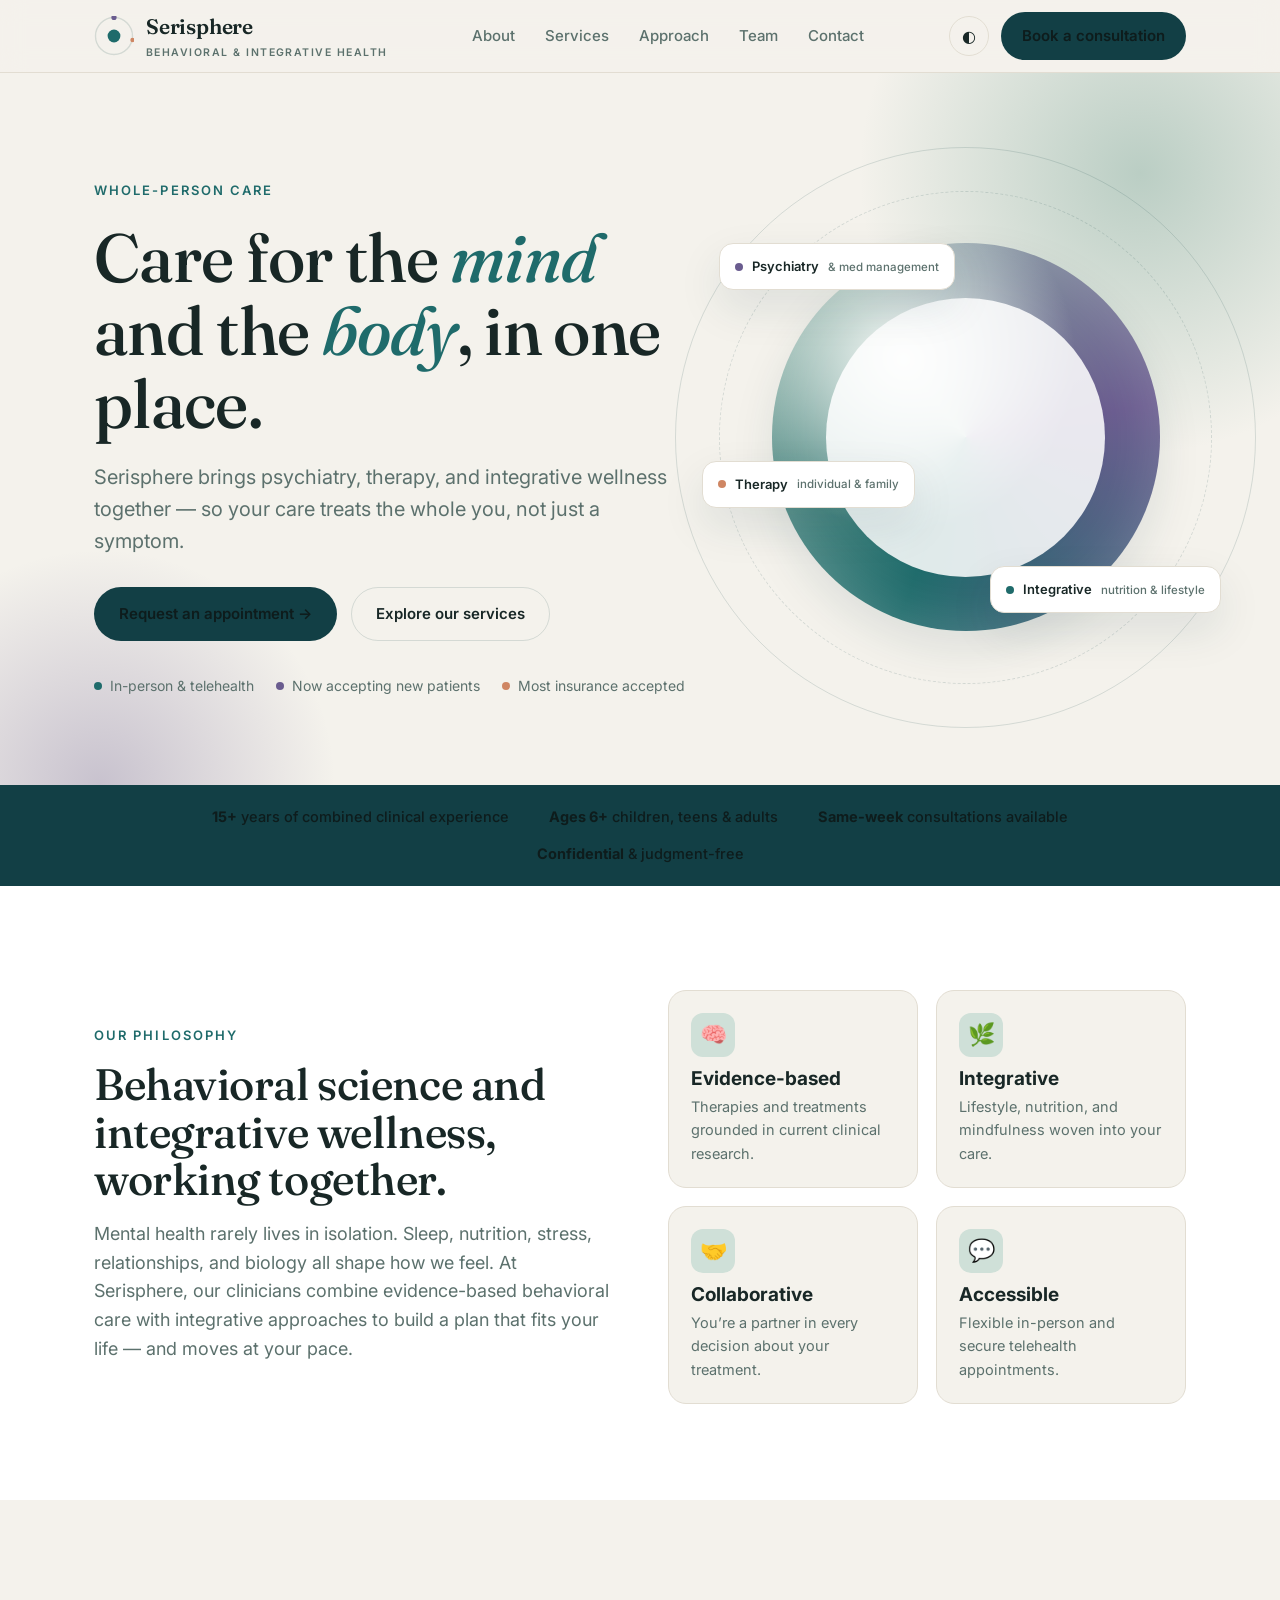
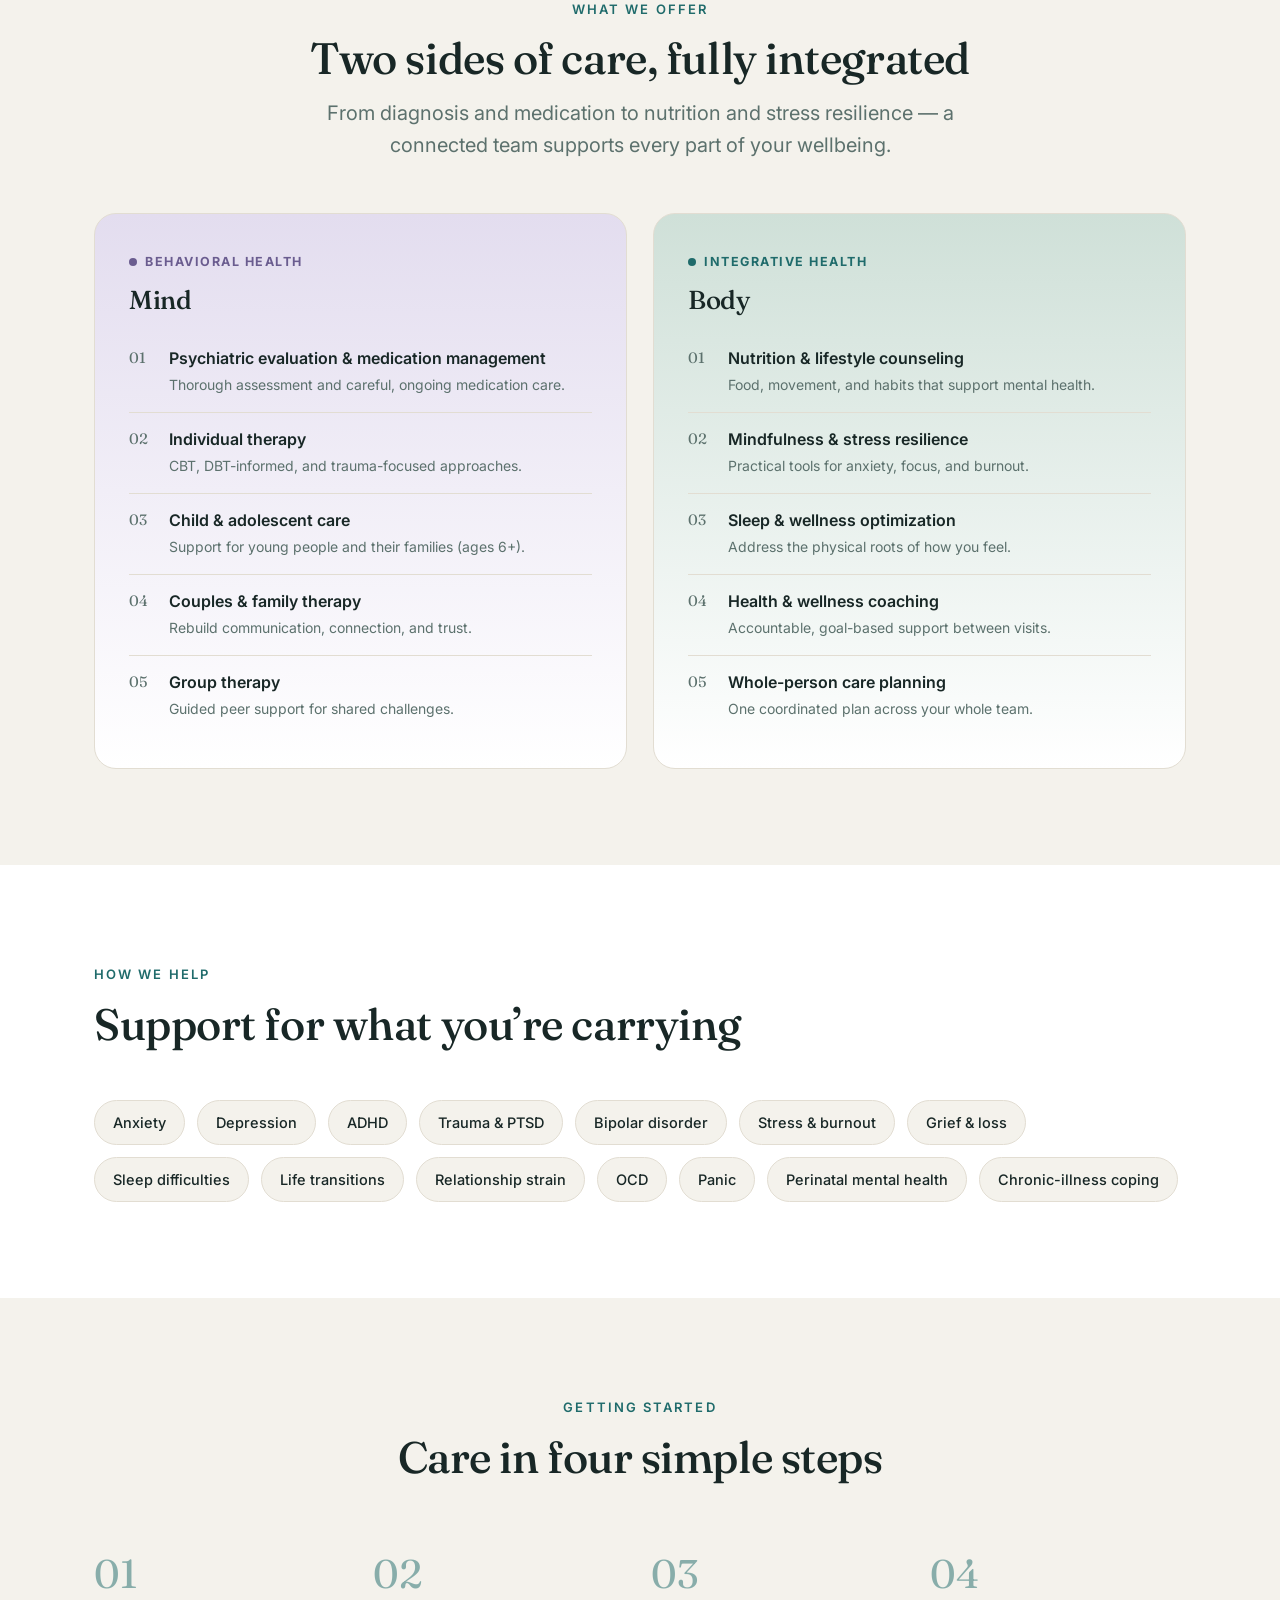
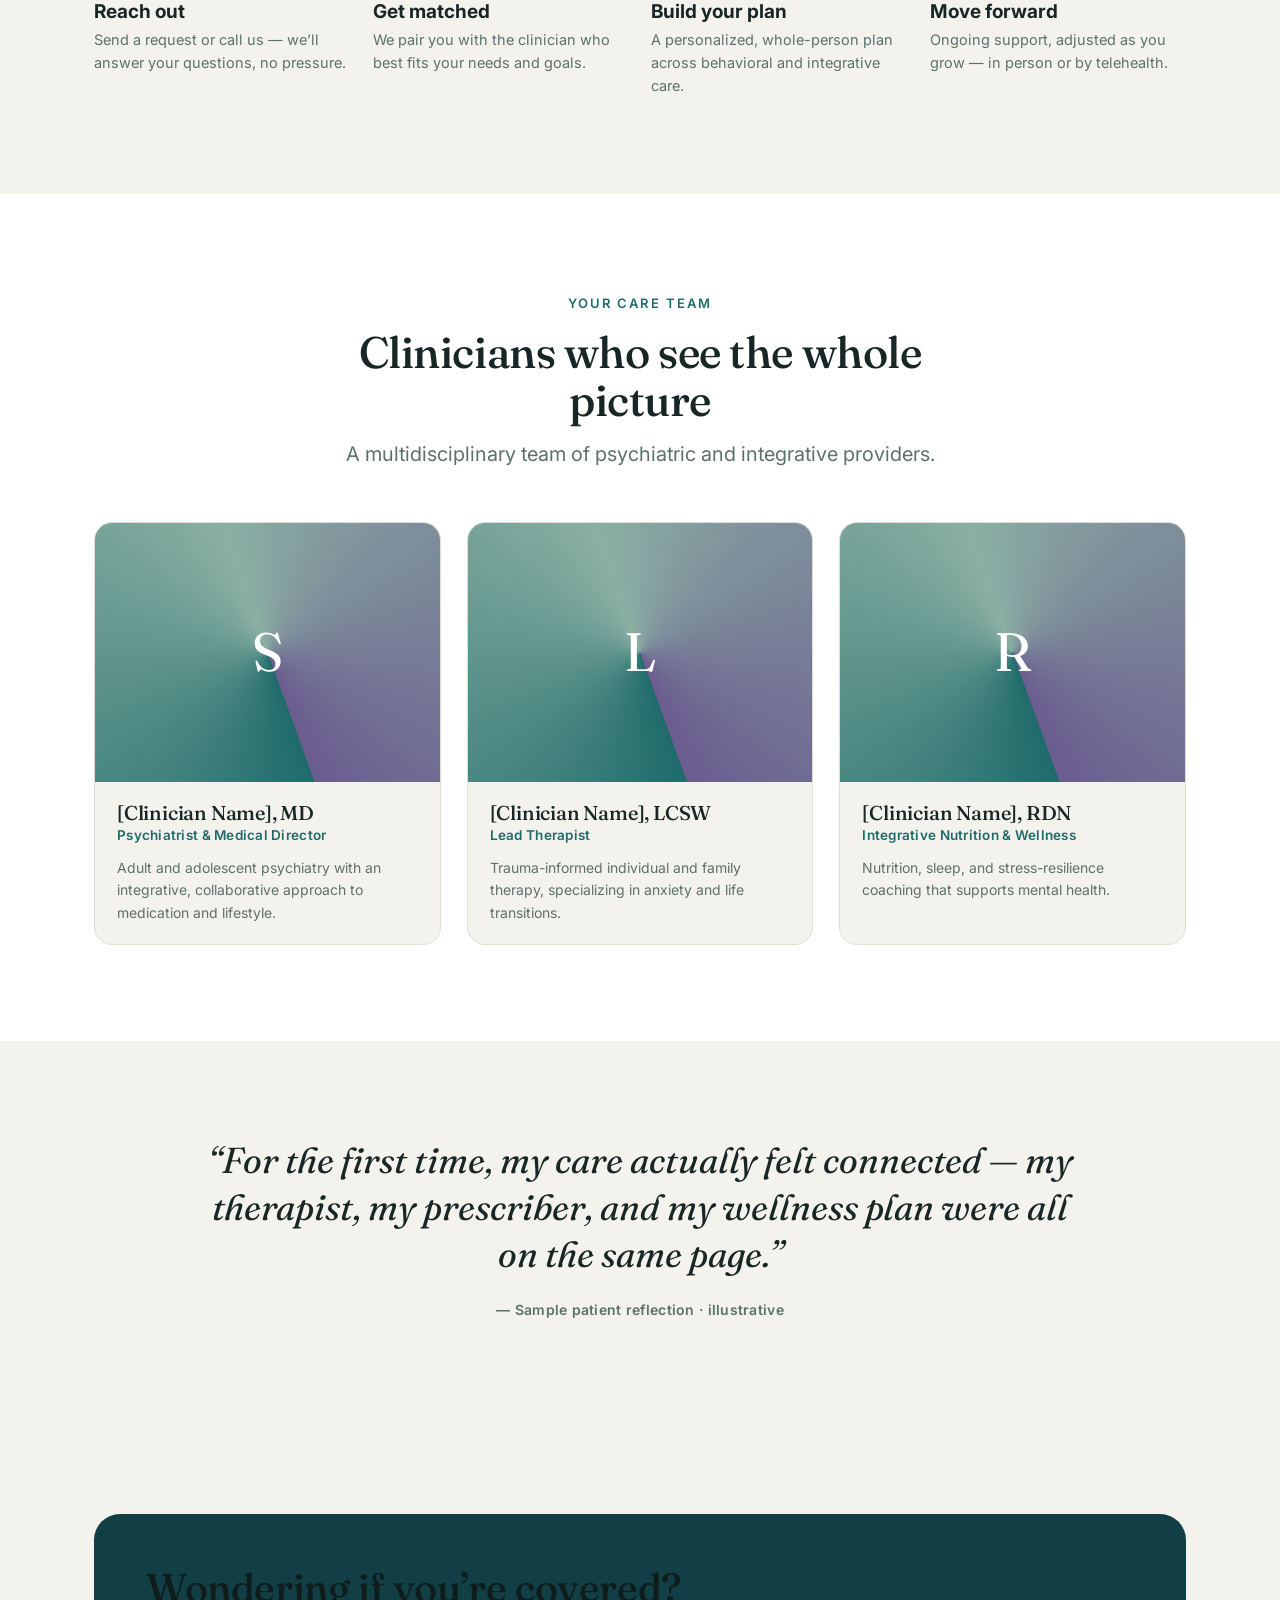
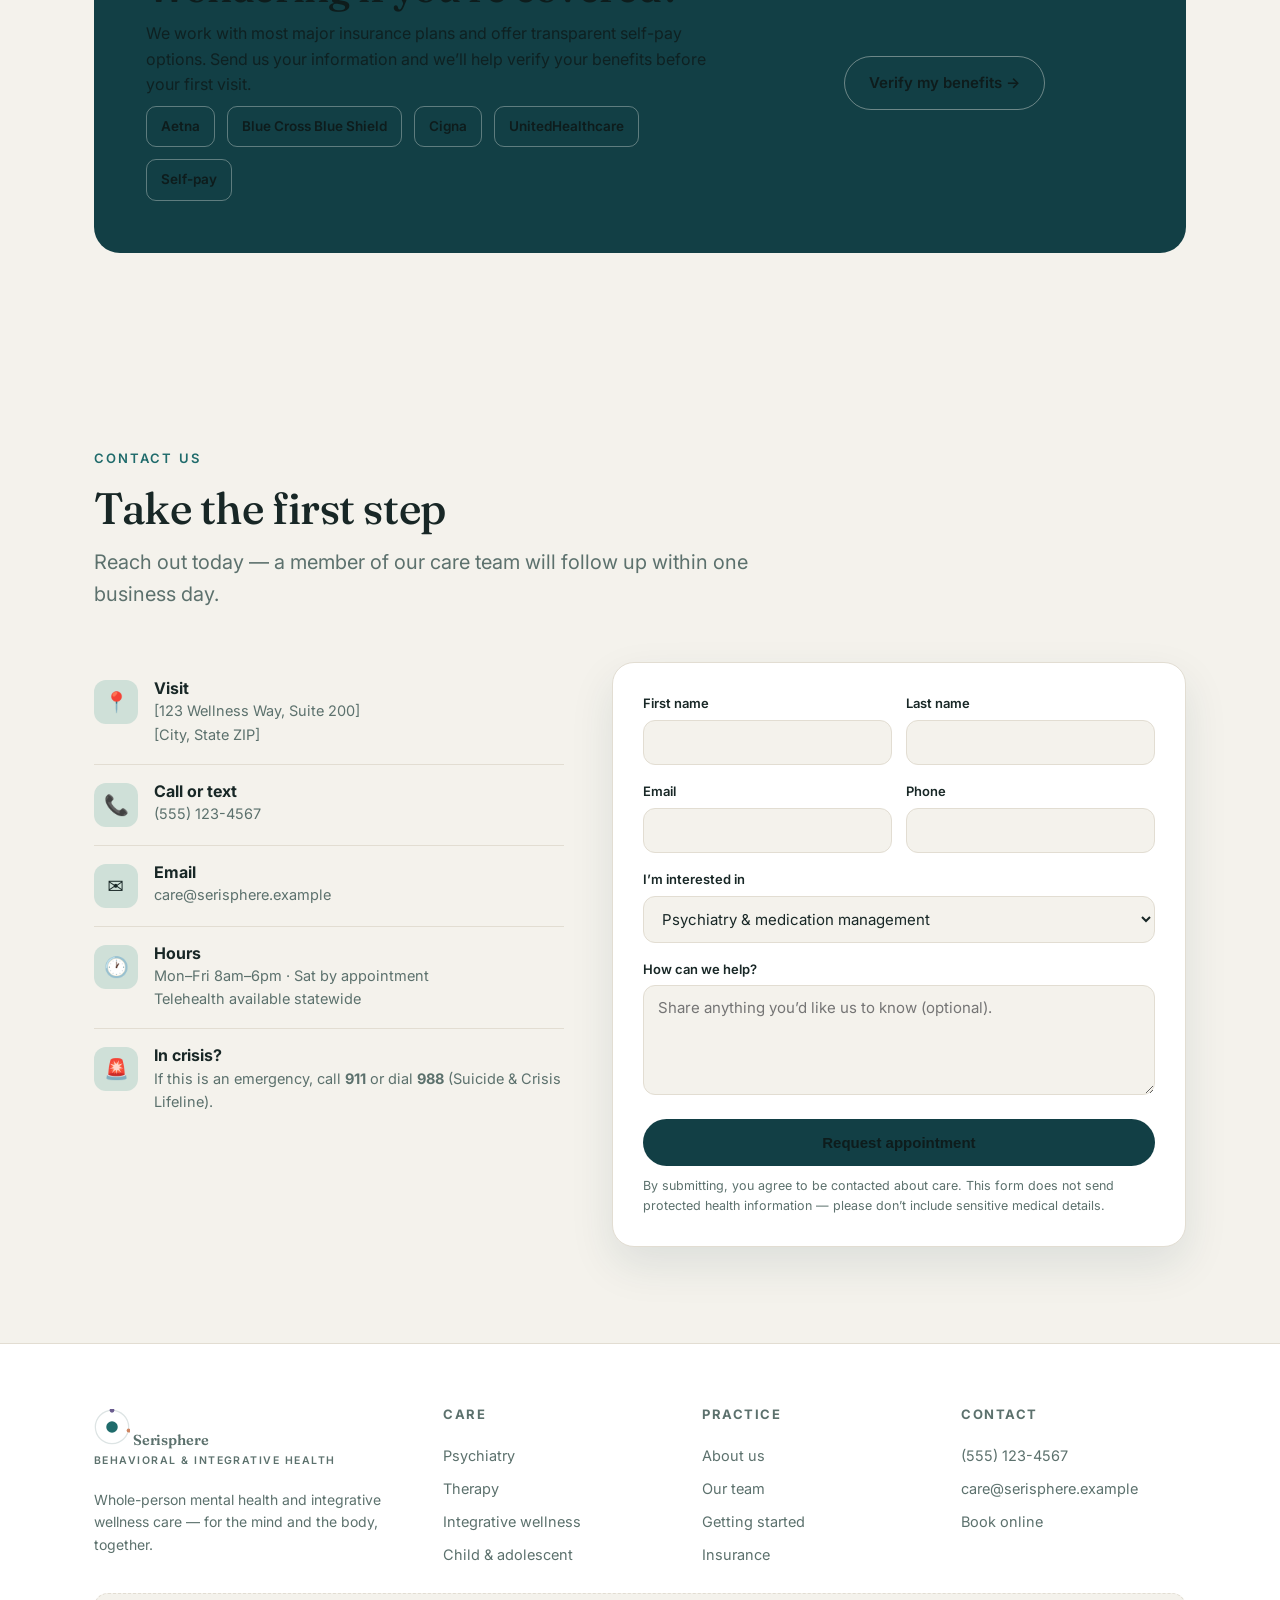
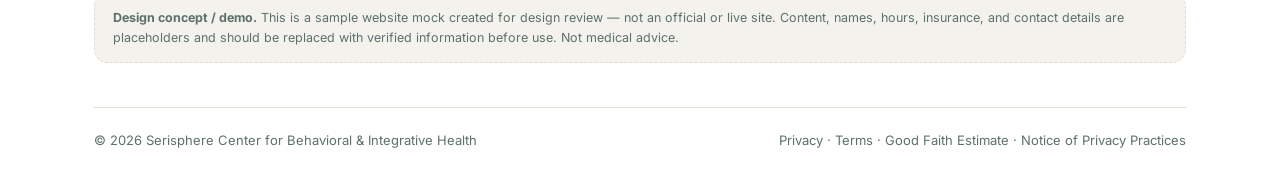
==== index.html @ 771db1c5 "Serisphere Center mock site (responsive) Co-Authored-By: Claude Opus 4.8 <noreply@anthropic.com>" ====
<!DOCTYPE html>
<html lang="en">
<head>
<meta charset="UTF-8">
<meta name="viewport" content="width=device-width, initial-scale=1">
<title>Serisphere Center for Behavioral &amp; Integrative Health</title>
<meta name="description" content="Whole-person care for mind and body — psychiatry, therapy, and integrative wellness. In-person and telehealth. Now accepting new patients.">
<link rel="preconnect" href="https://fonts.googleapis.com">
<link rel="preconnect" href="https://fonts.gstatic.com" crossorigin>
<link href="https://fonts.googleapis.com/css2?family=Fraunces:ital,opsz,wght@0,9..144,400;0,9..144,500;0,9..144,600;1,9..144,500&family=Inter:wght@400;500;600;700&display=swap" rel="stylesheet">
<style>
  /* ============ TOKENS ============ */
  :root{
    --petrol:#123f45; --teal:#1f6b6b; --sage:#8bb0a3; --sage-soft:#cfe0d8;
    --plum:#6a5c8f; --plum-soft:#e3ddef; --clay:#cf8663;
    --paper:#f4f2ec; --surface:#ffffff; --ink:#182726; --muted:#5c716d;
    --line:#e2ddd2; --ring:rgba(18,63,69,.14);
    --shadow:0 18px 44px rgba(18,63,69,.10);
    --r:18px; --maxw:1140px;
    --serif:'Fraunces',Georgia,serif; --sans:'Inter',system-ui,sans-serif;
  }
  @media (prefers-color-scheme: dark){
    :root:not([data-theme="light"]){
      --petrol:#7fd0c7; --teal:#63b8b3; --sage:#7ba596; --sage-soft:#1f3b39;
      --plum:#b3a6d6; --plum-soft:#2a2640; --clay:#e0a180;
      --paper:#0e1c1c; --surface:#132726; --ink:#e8efec; --muted:#a6bcb6;
      --line:#22403e; --ring:rgba(127,208,199,.20);
      --shadow:0 18px 44px rgba(0,0,0,.38);
    }
  }
  :root[data-theme="dark"]{
    --petrol:#7fd0c7; --teal:#63b8b3; --sage:#7ba596; --sage-soft:#1f3b39;
    --plum:#b3a6d6; --plum-soft:#2a2640; --clay:#e0a180;
    --paper:#0e1c1c; --surface:#132726; --ink:#e8efec; --muted:#a6bcb6;
    --line:#22403e; --ring:rgba(127,208,199,.20);
    --shadow:0 18px 44px rgba(0,0,0,.38);
  }

  *{box-sizing:border-box;margin:0;padding:0;}
  html{scroll-behavior:smooth;}
  body{font-family:var(--sans);background:var(--paper);color:var(--ink);line-height:1.6;-webkit-font-smoothing:antialiased;overflow-x:hidden;}
  a{color:inherit;text-decoration:none;}
  img{max-width:100%;display:block;}
  .wrap{max-width:var(--maxw);margin:0 auto;padding:0 24px;}
  section{padding:96px 0;}
  h1,h2,h3{font-family:var(--serif);font-weight:500;line-height:1.08;letter-spacing:-.01em;}
  .eyebrow{font-size:13px;font-weight:600;letter-spacing:.16em;text-transform:uppercase;color:var(--teal);}
  .lead{font-size:20px;color:var(--muted);}
  .btn{display:inline-flex;align-items:center;gap:9px;font-weight:600;font-size:15px;padding:14px 24px;border-radius:999px;border:1.5px solid transparent;cursor:pointer;transition:transform .15s ease,box-shadow .2s ease,background .2s ease;}
  .btn-primary{background:var(--petrol);color:var(--paper);}
  :root[data-theme="dark"] .btn-primary,:root:not([data-theme="light"]) .btn-primary{color:#0e1c1c;}
  @media (prefers-color-scheme:dark){:root:not([data-theme="light"]) .btn-primary{color:#0e1c1c;}}
  .btn-primary:hover{transform:translateY(-2px);box-shadow:var(--shadow);}
  .btn-ghost{border-color:var(--ring);color:var(--ink);background:transparent;}
  .btn-ghost:hover{border-color:var(--teal);color:var(--teal);}

  /* ============ HEADER ============ */
  header{position:sticky;top:0;z-index:50;background:color-mix(in srgb,var(--paper) 86%,transparent);backdrop-filter:blur(12px);border-bottom:1px solid var(--line);}
  .nav{display:flex;align-items:center;justify-content:space-between;height:72px;}
  .brand{display:flex;align-items:center;gap:12px;font-family:var(--serif);font-size:21px;font-weight:600;letter-spacing:-.01em;}
  .brand small{display:block;font-family:var(--sans);font-size:10.5px;font-weight:600;letter-spacing:.14em;text-transform:uppercase;color:var(--muted);margin-top:1px;}
  .orbit{flex:none;}
  .navlinks{display:flex;align-items:center;gap:30px;}
  .navlinks a{font-size:15px;font-weight:500;color:var(--muted);transition:color .15s;}
  .navlinks a:hover{color:var(--ink);}
  .navtools{display:flex;align-items:center;gap:12px;}
  .themetog{width:40px;height:40px;border-radius:50%;border:1px solid var(--line);background:transparent;color:var(--ink);cursor:pointer;display:grid;place-items:center;font-size:16px;}
  .burger{display:none;width:44px;height:44px;border:1px solid var(--line);border-radius:12px;background:transparent;color:var(--ink);cursor:pointer;font-size:20px;}

  /* ============ HERO ============ */
  .hero{position:relative;padding:104px 0 88px;overflow:hidden;}
  .hero::before{content:"";position:absolute;top:-220px;right:-180px;width:640px;height:640px;border-radius:50%;
    background:radial-gradient(circle at 50% 50%, color-mix(in srgb,var(--sage) 55%,transparent), transparent 62%);z-index:0;}
  .hero::after{content:"";position:absolute;bottom:-260px;left:-160px;width:520px;height:520px;border-radius:50%;
    background:radial-gradient(circle at 50% 50%, color-mix(in srgb,var(--plum) 32%,transparent), transparent 64%);z-index:0;}
  .hero .wrap{position:relative;z-index:1;display:grid;grid-template-columns:1.15fr .85fr;gap:56px;align-items:center;}
  .hero h1{font-size:clamp(40px,5.4vw,68px);margin:18px 0 20px;}
  .hero h1 em{font-style:italic;color:var(--teal);}
  .hero .cta-row{display:flex;gap:14px;flex-wrap:wrap;margin-top:30px;}
  .hero .assure{display:flex;gap:22px;flex-wrap:wrap;margin-top:34px;font-size:14px;color:var(--muted);}
  .hero .assure span{display:flex;align-items:center;gap:8px;}
  .dot{width:8px;height:8px;border-radius:50%;background:var(--teal);flex:none;}
  .dot.plum{background:var(--plum);}
  .dot.clay{background:var(--clay);}

  /* hero art */
  .hero-art{position:relative;aspect-ratio:1/1;display:grid;place-items:center;}
  .sphere{position:relative;width:88%;aspect-ratio:1/1;border-radius:50%;
    background:
      radial-gradient(circle at 34% 30%, color-mix(in srgb,var(--surface) 92%,transparent), transparent 46%),
      conic-gradient(from 200deg, var(--teal), var(--sage), var(--plum), var(--teal));
    box-shadow:var(--shadow), inset 0 0 60px rgba(255,255,255,.18);}
  .sphere::after{content:"";position:absolute;inset:14%;border-radius:50%;background:var(--surface);opacity:.86;}
  .orbit-ring{position:absolute;inset:-6%;border-radius:50%;border:1.5px dashed var(--ring);}
  .orbit-ring.two{inset:-16%;border-style:solid;}
  .chip-float{position:absolute;background:var(--surface);border:1px solid var(--line);border-radius:14px;padding:12px 15px;box-shadow:var(--shadow);font-size:13px;font-weight:600;display:flex;align-items:center;gap:9px;}
  .chip-float small{display:block;font-weight:500;color:var(--muted);font-size:11.5px;}
  .cf1{top:6%;left:-6%;} .cf2{bottom:10%;right:-8%;} .cf3{bottom:34%;left:-10%;}

  /* ============ MARQUEE / TRUST ============ */
  .trust{background:var(--petrol);color:var(--paper);padding:20px 0;}
  :root[data-theme="dark"] .trust,:root:not([data-theme="light"]) .trust{color:#0e1c1c;}
  @media (prefers-color-scheme:dark){:root:not([data-theme="light"]) .trust{color:#0e1c1c;}}
  .trust .wrap{display:flex;flex-wrap:wrap;gap:14px 40px;justify-content:center;align-items:center;font-size:14.5px;font-weight:500;}
  .trust b{font-weight:700;}

  /* ============ SECTION HELPERS ============ */
  .sec-head{max-width:680px;margin-bottom:52px;}
  .sec-head h2{font-size:clamp(30px,3.6vw,44px);margin:14px 0 14px;}
  .sec-head.center{margin-left:auto;margin-right:auto;text-align:center;}

  /* about */
  .about{background:var(--surface);}
  .about-grid{display:grid;grid-template-columns:1fr 1fr;gap:56px;align-items:center;}
  .pillars{display:grid;grid-template-columns:1fr 1fr;gap:18px;margin-top:8px;}
  .pillar{border:1px solid var(--line);border-radius:var(--r);padding:22px;background:var(--paper);}
  .pillar .ic{width:44px;height:44px;border-radius:12px;display:grid;place-items:center;font-size:22px;margin-bottom:12px;background:var(--sage-soft);}
  .pillar h3{font-size:19px;margin-bottom:6px;font-family:var(--sans);font-weight:700;letter-spacing:0;}
  .pillar p{font-size:14.5px;color:var(--muted);}

  /* services split */
  .svc-split{display:grid;grid-template-columns:1fr 1fr;gap:26px;}
  .svc-col{border-radius:22px;padding:34px;border:1px solid var(--line);background:var(--surface);}
  .svc-col.mind{background:linear-gradient(180deg,var(--plum-soft),var(--surface));}
  .svc-col.body{background:linear-gradient(180deg,var(--sage-soft),var(--surface));}
  .svc-col .tag{display:inline-flex;align-items:center;gap:8px;font-size:12.5px;font-weight:700;letter-spacing:.12em;text-transform:uppercase;margin-bottom:14px;}
  .svc-col.mind .tag{color:var(--plum);}
  .svc-col.body .tag{color:var(--teal);}
  .svc-col h3{font-size:26px;margin-bottom:18px;}
  .svc-list{list-style:none;display:flex;flex-direction:column;gap:2px;}
  .svc-list li{display:flex;gap:14px;padding:14px 0;border-top:1px solid var(--line);}
  .svc-list li:first-child{border-top:none;}
  .svc-list .n{font-family:var(--serif);font-size:15px;color:var(--muted);width:26px;flex:none;}
  .svc-list b{font-weight:600;font-size:16px;}
  .svc-list p{font-size:14px;color:var(--muted);margin-top:2px;}

  /* conditions chips */
  .conditions{background:var(--surface);}
  .chips{display:flex;flex-wrap:wrap;gap:12px;}
  .chips span{border:1px solid var(--line);background:var(--paper);border-radius:999px;padding:10px 18px;font-size:14.5px;font-weight:500;}

  /* approach steps */
  .steps{display:grid;grid-template-columns:repeat(4,1fr);gap:22px;counter-reset:step;}
  .step{position:relative;padding-top:20px;}
  .step .num{font-family:var(--serif);font-size:40px;color:var(--teal);opacity:.5;line-height:1;}
  .step h3{font-size:19px;font-family:var(--sans);font-weight:700;letter-spacing:0;margin:8px 0 6px;}
  .step p{font-size:14.5px;color:var(--muted);}

  /* team */
  .team{background:var(--surface);}
  .team-grid{display:grid;grid-template-columns:repeat(3,1fr);gap:26px;}
  .member{border:1px solid var(--line);border-radius:var(--r);overflow:hidden;background:var(--paper);}
  .member .ph{aspect-ratio:4/3;display:grid;place-items:center;font-family:var(--serif);font-size:54px;color:var(--surface);
    background:conic-gradient(from 160deg,var(--teal),var(--sage),var(--plum));}
  .member .body{padding:20px 22px;}
  .member h3{font-size:20px;margin-bottom:2px;}
  .member .role{font-size:13.5px;font-weight:600;color:var(--teal);letter-spacing:.02em;}
  .member p{font-size:14px;color:var(--muted);margin-top:10px;}

  /* quote */
  .quote{text-align:center;}
  .quote blockquote{font-family:var(--serif);font-size:clamp(24px,3.2vw,36px);line-height:1.3;max-width:900px;margin:0 auto;font-style:italic;}
  .quote .who{margin-top:22px;font-size:14px;color:var(--muted);font-weight:600;letter-spacing:.02em;}

  /* insurance / cta band */
  .band{background:var(--petrol);color:var(--paper);border-radius:26px;padding:52px;display:grid;grid-template-columns:1.2fr .8fr;gap:40px;align-items:center;}
  :root[data-theme="dark"] .band,:root:not([data-theme="light"]) .band{color:#0e1c1c;}
  @media (prefers-color-scheme:dark){:root:not([data-theme="light"]) .band{color:#0e1c1c;}}
  .band h2{font-size:clamp(28px,3.4vw,40px);color:inherit;}
  .band p{opacity:.85;margin-top:12px;}
  .band .ins{display:flex;flex-wrap:wrap;gap:12px;margin-top:8px;}
  .band .ins span{border:1px solid color-mix(in srgb,var(--paper) 34%,transparent);border-radius:10px;padding:9px 14px;font-size:13.5px;font-weight:600;}

  /* contact */
  .contact-grid{display:grid;grid-template-columns:.9fr 1.1fr;gap:48px;}
  .info-item{display:flex;gap:16px;padding:18px 0;border-bottom:1px solid var(--line);}
  .info-item .ic{width:44px;height:44px;flex:none;border-radius:12px;display:grid;place-items:center;background:var(--sage-soft);font-size:20px;}
  .info-item h3{font-size:16px;font-family:var(--sans);font-weight:700;letter-spacing:0;margin-bottom:2px;}
  .info-item p,.info-item a{font-size:14.5px;color:var(--muted);}
  form{background:var(--surface);border:1px solid var(--line);border-radius:22px;padding:30px;box-shadow:var(--shadow);}
  .field{margin-bottom:16px;}
  label{display:block;font-size:13px;font-weight:600;margin-bottom:6px;}
  input,select,textarea{width:100%;font-family:inherit;font-size:15px;color:var(--ink);background:var(--paper);border:1px solid var(--line);border-radius:12px;padding:12px 14px;}
  input:focus,select:focus,textarea:focus{outline:none;border-color:var(--teal);box-shadow:0 0 0 3px var(--ring);}
  textarea{resize:vertical;min-height:110px;}
  .row2{display:grid;grid-template-columns:1fr 1fr;gap:14px;}
  .form-note{font-size:12.5px;color:var(--muted);margin-top:10px;}

  /* footer */
  footer{background:var(--surface);border-top:1px solid var(--line);padding:60px 0 30px;}
  .foot-grid{display:grid;grid-template-columns:1.4fr 1fr 1fr 1fr;gap:34px;}
  .foot-grid h4{font-size:13px;text-transform:uppercase;letter-spacing:.12em;color:var(--muted);margin-bottom:14px;}
  .foot-grid a{display:block;font-size:14.5px;color:var(--muted);padding:5px 0;}
  .foot-grid a:hover{color:var(--ink);}
  .foot-bottom{margin-top:44px;padding-top:22px;border-top:1px solid var(--line);display:flex;justify-content:space-between;gap:16px;flex-wrap:wrap;font-size:13px;color:var(--muted);}
  .disclaimer{background:var(--paper);border:1px dashed var(--line);border-radius:14px;padding:14px 18px;font-size:12.5px;color:var(--muted);margin-top:22px;}

  /* reveal */
  .reveal{opacity:0;transform:translateY(20px);transition:opacity .7s ease,transform .7s ease;}
  .reveal.in{opacity:1;transform:none;}
  @media (prefers-reduced-motion:reduce){.reveal{opacity:1;transform:none;transition:none;}html{scroll-behavior:auto;}}

  /* responsive */
  @media (max-width:980px){
    .hero .wrap,.about-grid,.svc-split,.contact-grid,.band{grid-template-columns:1fr;}
    .hero-art{max-width:440px;margin:0 auto;}
    .steps{grid-template-columns:1fr 1fr;}
    .team-grid{grid-template-columns:1fr 1fr;}
    .foot-grid{grid-template-columns:1fr 1fr;}
    .band{padding:40px;}
  }
  @media (max-width:640px){
    section{padding:66px 0;}
    .navlinks{display:none;}
    .burger{display:grid;place-items:center;}
    .navlinks.open{display:flex;position:absolute;top:72px;left:0;right:0;flex-direction:column;background:var(--paper);border-bottom:1px solid var(--line);padding:18px 24px;gap:8px;}
    .navlinks.open a{padding:8px 0;}
    .steps,.team-grid,.pillars,.row2,.foot-grid{grid-template-columns:1fr;}
    .cf1,.cf2,.cf3{display:none;}
  }
</style>
</head>
<body>

<!-- ============ HEADER ============ -->
<header>
  <div class="wrap nav">
    <a class="brand" href="#top">
      <svg class="orbit" width="40" height="40" viewBox="0 0 40 40" aria-hidden="true">
        <circle cx="20" cy="20" r="18.5" fill="none" stroke="var(--ring)" stroke-width="1.4"/>
        <circle cx="20" cy="20" r="6.4" fill="var(--teal)"/>
        <circle cx="20" cy="1.5" r="2.6" fill="var(--plum)"/>
        <circle cx="38.5" cy="24" r="2.2" fill="var(--clay)"/>
      </svg>
      <span>Serisphere<small>Behavioral &amp; Integrative Health</small></span>
    </a>
    <nav class="navlinks" id="nav">
      <a href="#about">About</a>
      <a href="#services">Services</a>
      <a href="#approach">Approach</a>
      <a href="#team">Team</a>
      <a href="#contact">Contact</a>
    </nav>
    <div class="navtools">
      <button class="themetog" id="themeBtn" aria-label="Toggle theme">◐</button>
      <a href="#contact" class="btn btn-primary" style="padding:11px 20px;">Book a consultation</a>
      <button class="burger" id="burger" aria-label="Menu">☰</button>
    </div>
  </div>
</header>

<span id="top"></span>

<!-- ============ HERO ============ -->
<section class="hero">
  <div class="wrap">
    <div class="hero-copy">
      <span class="eyebrow">Whole-person care</span>
      <h1>Care for the <em>mind</em> and the <em>body</em>, in one place.</h1>
      <p class="lead">Serisphere brings psychiatry, therapy, and integrative wellness together — so your care treats the whole you, not just a symptom.</p>
      <div class="cta-row">
        <a href="#contact" class="btn btn-primary">Request an appointment →</a>
        <a href="#services" class="btn btn-ghost">Explore our services</a>
      </div>
      <div class="assure">
        <span><span class="dot"></span> In-person &amp; telehealth</span>
        <span><span class="dot plum"></span> Now accepting new patients</span>
        <span><span class="dot clay"></span> Most insurance accepted</span>
      </div>
    </div>
    <div class="hero-art">
      <div class="orbit-ring two"></div>
      <div class="orbit-ring"></div>
      <div class="sphere"></div>
      <div class="chip-float cf1"><span class="dot plum"></span> Psychiatry <small>&amp; med management</small></div>
      <div class="chip-float cf2"><span class="dot"></span> Integrative <small>nutrition &amp; lifestyle</small></div>
      <div class="chip-float cf3"><span class="dot clay"></span> Therapy <small>individual &amp; family</small></div>
    </div>
  </div>
</section>

<!-- ============ TRUST BAR ============ -->
<div class="trust">
  <div class="wrap">
    <span><b>15+</b> years of combined clinical experience</span>
    <span><b>Ages 6+</b> children, teens &amp; adults</span>
    <span><b>Same-week</b> consultations available</span>
    <span><b>Confidential</b> &amp; judgment-free</span>
  </div>
</div>

<!-- ============ ABOUT ============ -->
<section class="about" id="about">
  <div class="wrap about-grid">
    <div class="reveal">
      <span class="eyebrow">Our philosophy</span>
      <h2 style="font-size:clamp(30px,3.6vw,44px);margin:14px 0 16px;">Behavioral science and integrative wellness, working together.</h2>
      <p class="lead" style="font-size:18px;">Mental health rarely lives in isolation. Sleep, nutrition, stress, relationships, and biology all shape how we feel. At Serisphere, our clinicians combine evidence-based behavioral care with integrative approaches to build a plan that fits your life — and moves at your pace.</p>
    </div>
    <div class="pillars reveal">
      <div class="pillar"><div class="ic">🧠</div><h3>Evidence-based</h3><p>Therapies and treatments grounded in current clinical research.</p></div>
      <div class="pillar"><div class="ic">🌿</div><h3>Integrative</h3><p>Lifestyle, nutrition, and mindfulness woven into your care.</p></div>
      <div class="pillar"><div class="ic">🤝</div><h3>Collaborative</h3><p>You&rsquo;re a partner in every decision about your treatment.</p></div>
      <div class="pillar"><div class="ic">💬</div><h3>Accessible</h3><p>Flexible in-person and secure telehealth appointments.</p></div>
    </div>
  </div>
</section>

<!-- ============ SERVICES ============ -->
<section id="services">
  <div class="wrap">
    <div class="sec-head center reveal">
      <span class="eyebrow">What we offer</span>
      <h2>Two sides of care, fully integrated</h2>
      <p class="lead">From diagnosis and medication to nutrition and stress resilience — a connected team supports every part of your wellbeing.</p>
    </div>
    <div class="svc-split">
      <div class="svc-col mind reveal">
        <span class="tag"><span class="dot plum"></span> Behavioral Health</span>
        <h3>Mind</h3>
        <ul class="svc-list">
          <li><span class="n">01</span><div><b>Psychiatric evaluation &amp; medication management</b><p>Thorough assessment and careful, ongoing medication care.</p></div></li>
          <li><span class="n">02</span><div><b>Individual therapy</b><p>CBT, DBT-informed, and trauma-focused approaches.</p></div></li>
          <li><span class="n">03</span><div><b>Child &amp; adolescent care</b><p>Support for young people and their families (ages 6+).</p></div></li>
          <li><span class="n">04</span><div><b>Couples &amp; family therapy</b><p>Rebuild communication, connection, and trust.</p></div></li>
          <li><span class="n">05</span><div><b>Group therapy</b><p>Guided peer support for shared challenges.</p></div></li>
        </ul>
      </div>
      <div class="svc-col body reveal">
        <span class="tag"><span class="dot"></span> Integrative Health</span>
        <h3>Body</h3>
        <ul class="svc-list">
          <li><span class="n">01</span><div><b>Nutrition &amp; lifestyle counseling</b><p>Food, movement, and habits that support mental health.</p></div></li>
          <li><span class="n">02</span><div><b>Mindfulness &amp; stress resilience</b><p>Practical tools for anxiety, focus, and burnout.</p></div></li>
          <li><span class="n">03</span><div><b>Sleep &amp; wellness optimization</b><p>Address the physical roots of how you feel.</p></div></li>
          <li><span class="n">04</span><div><b>Health &amp; wellness coaching</b><p>Accountable, goal-based support between visits.</p></div></li>
          <li><span class="n">05</span><div><b>Whole-person care planning</b><p>One coordinated plan across your whole team.</p></div></li>
        </ul>
      </div>
    </div>
  </div>
</section>

<!-- ============ CONDITIONS ============ -->
<section class="conditions">
  <div class="wrap">
    <div class="sec-head reveal">
      <span class="eyebrow">How we help</span>
      <h2>Support for what you&rsquo;re carrying</h2>
    </div>
    <div class="chips reveal">
      <span>Anxiety</span><span>Depression</span><span>ADHD</span><span>Trauma &amp; PTSD</span>
      <span>Bipolar disorder</span><span>Stress &amp; burnout</span><span>Grief &amp; loss</span>
      <span>Sleep difficulties</span><span>Life transitions</span><span>Relationship strain</span>
      <span>OCD</span><span>Panic</span><span>Perinatal mental health</span><span>Chronic-illness coping</span>
    </div>
  </div>
</section>

<!-- ============ APPROACH ============ -->
<section id="approach">
  <div class="wrap">
    <div class="sec-head center reveal">
      <span class="eyebrow">Getting started</span>
      <h2>Care in four simple steps</h2>
    </div>
    <div class="steps">
      <div class="step reveal"><div class="num">01</div><h3>Reach out</h3><p>Send a request or call us — we&rsquo;ll answer your questions, no pressure.</p></div>
      <div class="step reveal"><div class="num">02</div><h3>Get matched</h3><p>We pair you with the clinician who best fits your needs and goals.</p></div>
      <div class="step reveal"><div class="num">03</div><h3>Build your plan</h3><p>A personalized, whole-person plan across behavioral and integrative care.</p></div>
      <div class="step reveal"><div class="num">04</div><h3>Move forward</h3><p>Ongoing support, adjusted as you grow — in person or by telehealth.</p></div>
    </div>
  </div>
</section>

<!-- ============ TEAM ============ -->
<section class="team" id="team">
  <div class="wrap">
    <div class="sec-head center reveal">
      <span class="eyebrow">Your care team</span>
      <h2>Clinicians who see the whole picture</h2>
      <p class="lead">A multidisciplinary team of psychiatric and integrative providers.</p>
    </div>
    <div class="team-grid">
      <div class="member reveal"><div class="ph">S</div><div class="body"><h3>[Clinician Name], MD</h3><div class="role">Psychiatrist &amp; Medical Director</div><p>Adult and adolescent psychiatry with an integrative, collaborative approach to medication and lifestyle.</p></div></div>
      <div class="member reveal"><div class="ph">L</div><div class="body"><h3>[Clinician Name], LCSW</h3><div class="role">Lead Therapist</div><p>Trauma-informed individual and family therapy, specializing in anxiety and life transitions.</p></div></div>
      <div class="member reveal"><div class="ph">R</div><div class="body"><h3>[Clinician Name], RDN</h3><div class="role">Integrative Nutrition &amp; Wellness</div><p>Nutrition, sleep, and stress-resilience coaching that supports mental health.</p></div></div>
    </div>
  </div>
</section>

<!-- ============ QUOTE ============ -->
<section class="quote">
  <div class="wrap reveal">
    <blockquote>&ldquo;For the first time, my care actually felt connected — my therapist, my prescriber, and my wellness plan were all on the same page.&rdquo;</blockquote>
    <div class="who">— Sample patient reflection · illustrative</div>
  </div>
</section>

<!-- ============ INSURANCE BAND ============ -->
<section>
  <div class="wrap">
    <div class="band reveal">
      <div>
        <h2>Wondering if you&rsquo;re covered?</h2>
        <p>We work with most major insurance plans and offer transparent self-pay options. Send us your information and we&rsquo;ll help verify your benefits before your first visit.</p>
        <div class="ins">
          <span>Aetna</span><span>Blue Cross Blue Shield</span><span>Cigna</span><span>UnitedHealthcare</span><span>Self-pay</span>
        </div>
      </div>
      <div style="text-align:center;">
        <a href="#contact" class="btn btn-ghost" style="border-color:color-mix(in srgb,var(--paper) 40%,transparent);color:inherit;">Verify my benefits →</a>
      </div>
    </div>
  </div>
</section>

<!-- ============ CONTACT ============ -->
<section id="contact">
  <div class="wrap">
    <div class="sec-head reveal">
      <span class="eyebrow">Contact us</span>
      <h2>Take the first step</h2>
      <p class="lead">Reach out today — a member of our care team will follow up within one business day.</p>
    </div>
    <div class="contact-grid">
      <div class="reveal">
        <div class="info-item"><div class="ic">📍</div><div><h3>Visit</h3><p>[123 Wellness Way, Suite 200]<br>[City, State ZIP]</p></div></div>
        <div class="info-item"><div class="ic">📞</div><div><h3>Call or text</h3><p><a href="tel:+15551234567">(555) 123-4567</a></p></div></div>
        <div class="info-item"><div class="ic">✉️</div><div><h3>Email</h3><p><a href="mailto:care@serisphere.example">care@serisphere.example</a></p></div></div>
        <div class="info-item"><div class="ic">🕐</div><div><h3>Hours</h3><p>Mon–Fri 8am–6pm · Sat by appointment<br>Telehealth available statewide</p></div></div>
        <div class="info-item" style="border-bottom:none;"><div class="ic">🚨</div><div><h3>In crisis?</h3><p>If this is an emergency, call <b>911</b> or dial <b>988</b> (Suicide &amp; Crisis Lifeline).</p></div></div>
      </div>
      <form id="bookForm" class="reveal">
        <div class="row2">
          <div class="field"><label for="fn">First name</label><input id="fn" name="fn" required></div>
          <div class="field"><label for="ln">Last name</label><input id="ln" name="ln" required></div>
        </div>
        <div class="row2">
          <div class="field"><label for="em">Email</label><input id="em" name="em" type="email" required></div>
          <div class="field"><label for="ph">Phone</label><input id="ph" name="ph" type="tel"></div>
        </div>
        <div class="field">
          <label for="svc">I&rsquo;m interested in</label>
          <select id="svc" name="svc">
            <option>Psychiatry &amp; medication management</option>
            <option>Individual therapy</option>
            <option>Child &amp; adolescent care</option>
            <option>Couples &amp; family therapy</option>
            <option>Integrative &amp; nutrition wellness</option>
            <option>Not sure — help me decide</option>
          </select>
        </div>
        <div class="field"><label for="msg">How can we help?</label><textarea id="msg" name="msg" placeholder="Share anything you&rsquo;d like us to know (optional)."></textarea></div>
        <button type="submit" class="btn btn-primary" style="width:100%;justify-content:center;">Request appointment</button>
        <p class="form-note">By submitting, you agree to be contacted about care. This form does not send protected health information — please don&rsquo;t include sensitive medical details.</p>
      </form>
    </div>
  </div>
</section>

<!-- ============ FOOTER ============ -->
<footer>
  <div class="wrap">
    <div class="foot-grid">
      <div>
        <a class="brand" href="#top" style="margin-bottom:14px;">
          <svg class="orbit" width="36" height="36" viewBox="0 0 40 40" aria-hidden="true">
            <circle cx="20" cy="20" r="18.5" fill="none" stroke="var(--ring)" stroke-width="1.4"/>
            <circle cx="20" cy="20" r="6.4" fill="var(--teal)"/>
            <circle cx="20" cy="1.5" r="2.6" fill="var(--plum)"/>
            <circle cx="38.5" cy="24" r="2.2" fill="var(--clay)"/>
          </svg>
          <span>Serisphere<small>Behavioral &amp; Integrative Health</small></span>
        </a>
        <p style="font-size:14px;color:var(--muted);max-width:320px;">Whole-person mental health and integrative wellness care — for the mind and the body, together.</p>
      </div>
      <div><h4>Care</h4><a href="#services">Psychiatry</a><a href="#services">Therapy</a><a href="#services">Integrative wellness</a><a href="#services">Child &amp; adolescent</a></div>
      <div><h4>Practice</h4><a href="#about">About us</a><a href="#team">Our team</a><a href="#approach">Getting started</a><a href="#contact">Insurance</a></div>
      <div><h4>Contact</h4><a href="tel:+15551234567">(555) 123-4567</a><a href="mailto:care@serisphere.example">care@serisphere.example</a><a href="#contact">Book online</a></div>
    </div>
    <div class="disclaimer">
      <b>Design concept / demo.</b> This is a sample website mock created for design review — not an official or live site. Content, names, hours, insurance, and contact details are placeholders and should be replaced with verified information before use. Not medical advice.
    </div>
    <div class="foot-bottom">
      <span>© <span id="yr"></span> Serisphere Center for Behavioral &amp; Integrative Health</span>
      <span>Privacy · Terms · Good Faith Estimate · Notice of Privacy Practices</span>
    </div>
  </div>
</footer>

<script>
  // year
  document.getElementById('yr').textContent = new Date().getFullYear();

  // mobile nav
  var burger = document.getElementById('burger'), nav = document.getElementById('nav');
  burger.addEventListener('click', function(){ nav.classList.toggle('open'); });
  nav.addEventListener('click', function(e){ if(e.target.tagName==='A') nav.classList.remove('open'); });

  // theme toggle (persist per-viewer, safely)
  var root = document.documentElement, tbtn = document.getElementById('themeBtn');
  try{ var saved = localStorage.getItem('seri-theme'); if(saved) root.setAttribute('data-theme', saved); }catch(e){}
  tbtn.addEventListener('click', function(){
    var cur = root.getAttribute('data-theme');
    if(!cur){ cur = matchMedia('(prefers-color-scheme: dark)').matches ? 'dark' : 'light'; }
    var next = cur === 'dark' ? 'light' : 'dark';
    root.setAttribute('data-theme', next);
    try{ localStorage.setItem('seri-theme', next); }catch(e){}
  });

  // reveal on scroll
  var io = new IntersectionObserver(function(entries){
    entries.forEach(function(en){ if(en.isIntersecting){ en.target.classList.add('in'); io.unobserve(en.target); } });
  }, {threshold:.12});
  document.querySelectorAll('.reveal').forEach(function(el){ io.observe(el); });

  // booking form -> mailto (placeholder; swap for FormSubmit/Web3Forms/real endpoint)
  document.getElementById('bookForm').addEventListener('submit', function(e){
    e.preventDefault();
    var f = e.target;
    var subject = encodeURIComponent('Appointment request — ' + f.fn.value + ' ' + f.ln.value);
    var body = encodeURIComponent(
      'Name: ' + f.fn.value + ' ' + f.ln.value + '\n' +
      'Email: ' + f.em.value + '\n' +
      'Phone: ' + f.ph.value + '\n' +
      'Interested in: ' + f.svc.value + '\n\n' +
      'Message:\n' + f.msg.value
    );
    window.location.href = 'mailto:care@serisphere.example?subject=' + subject + '&body=' + body;
  });
</script>
</body>
</html>
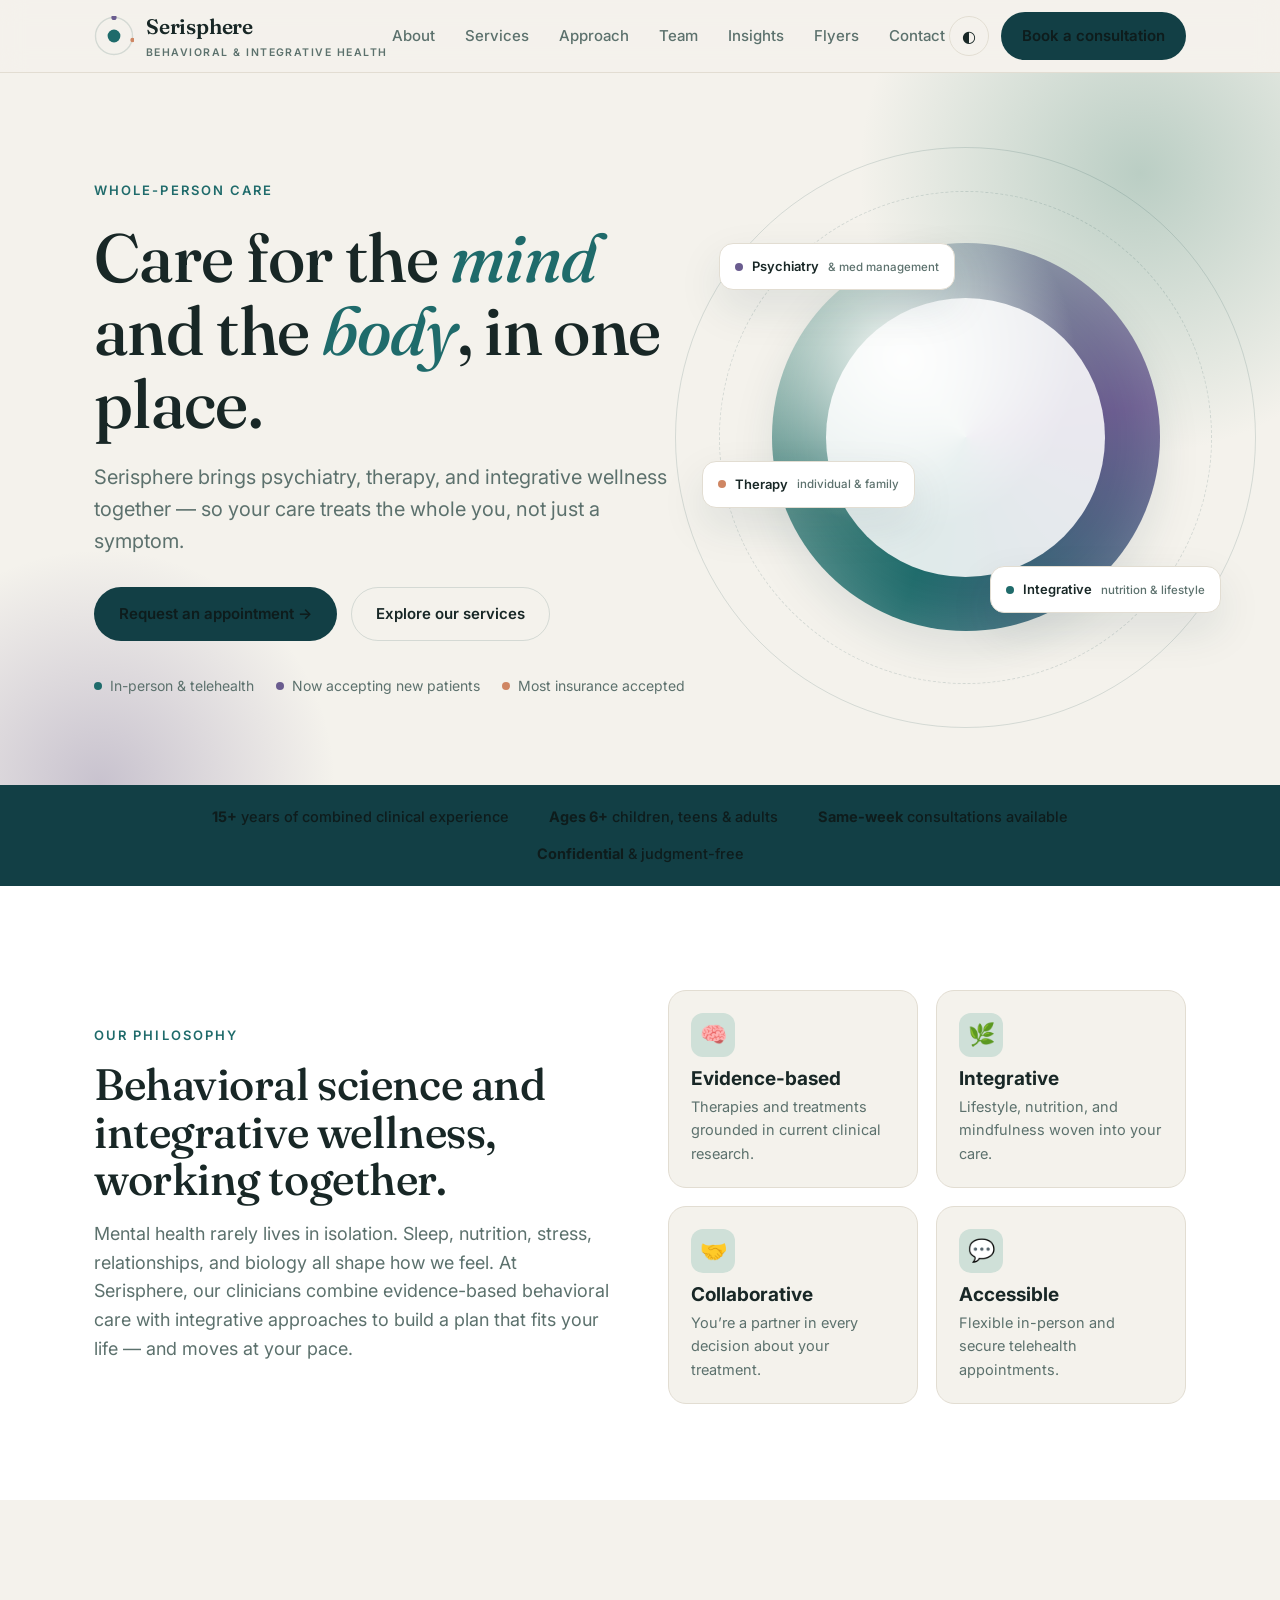
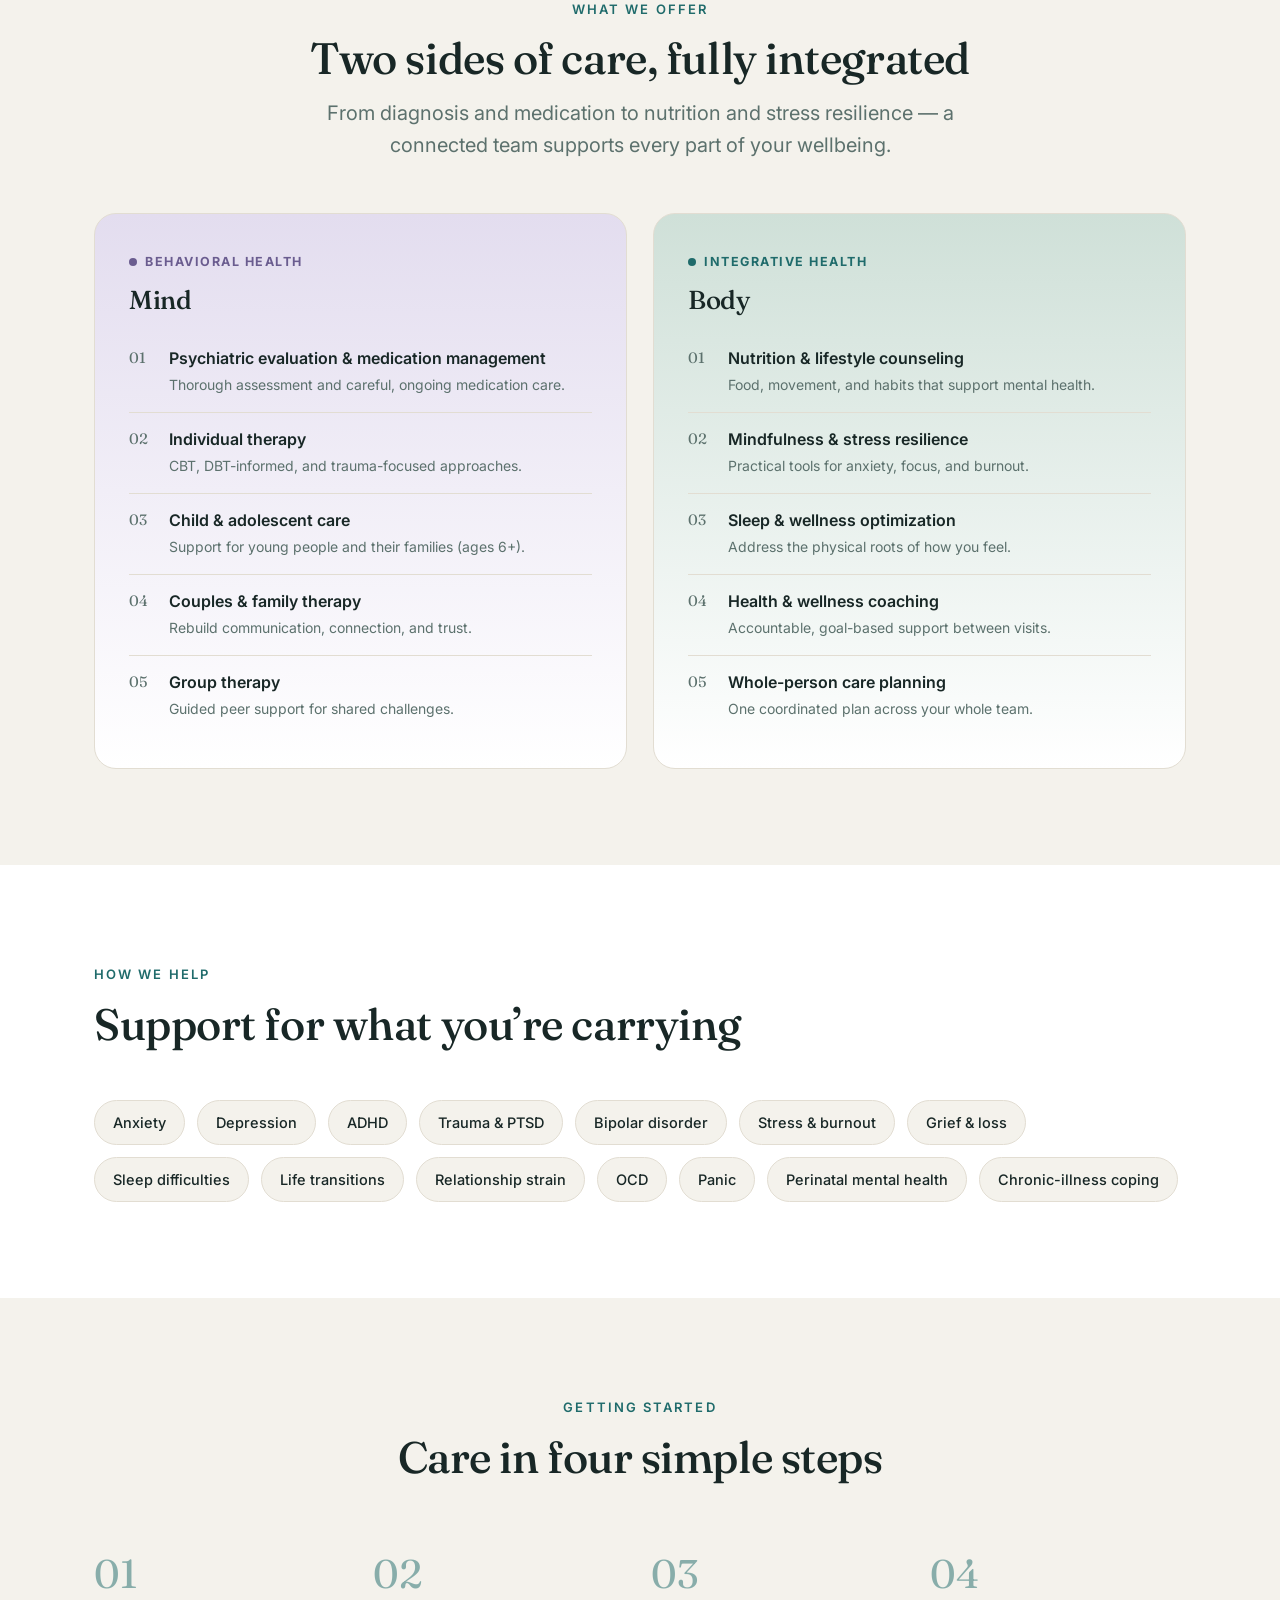
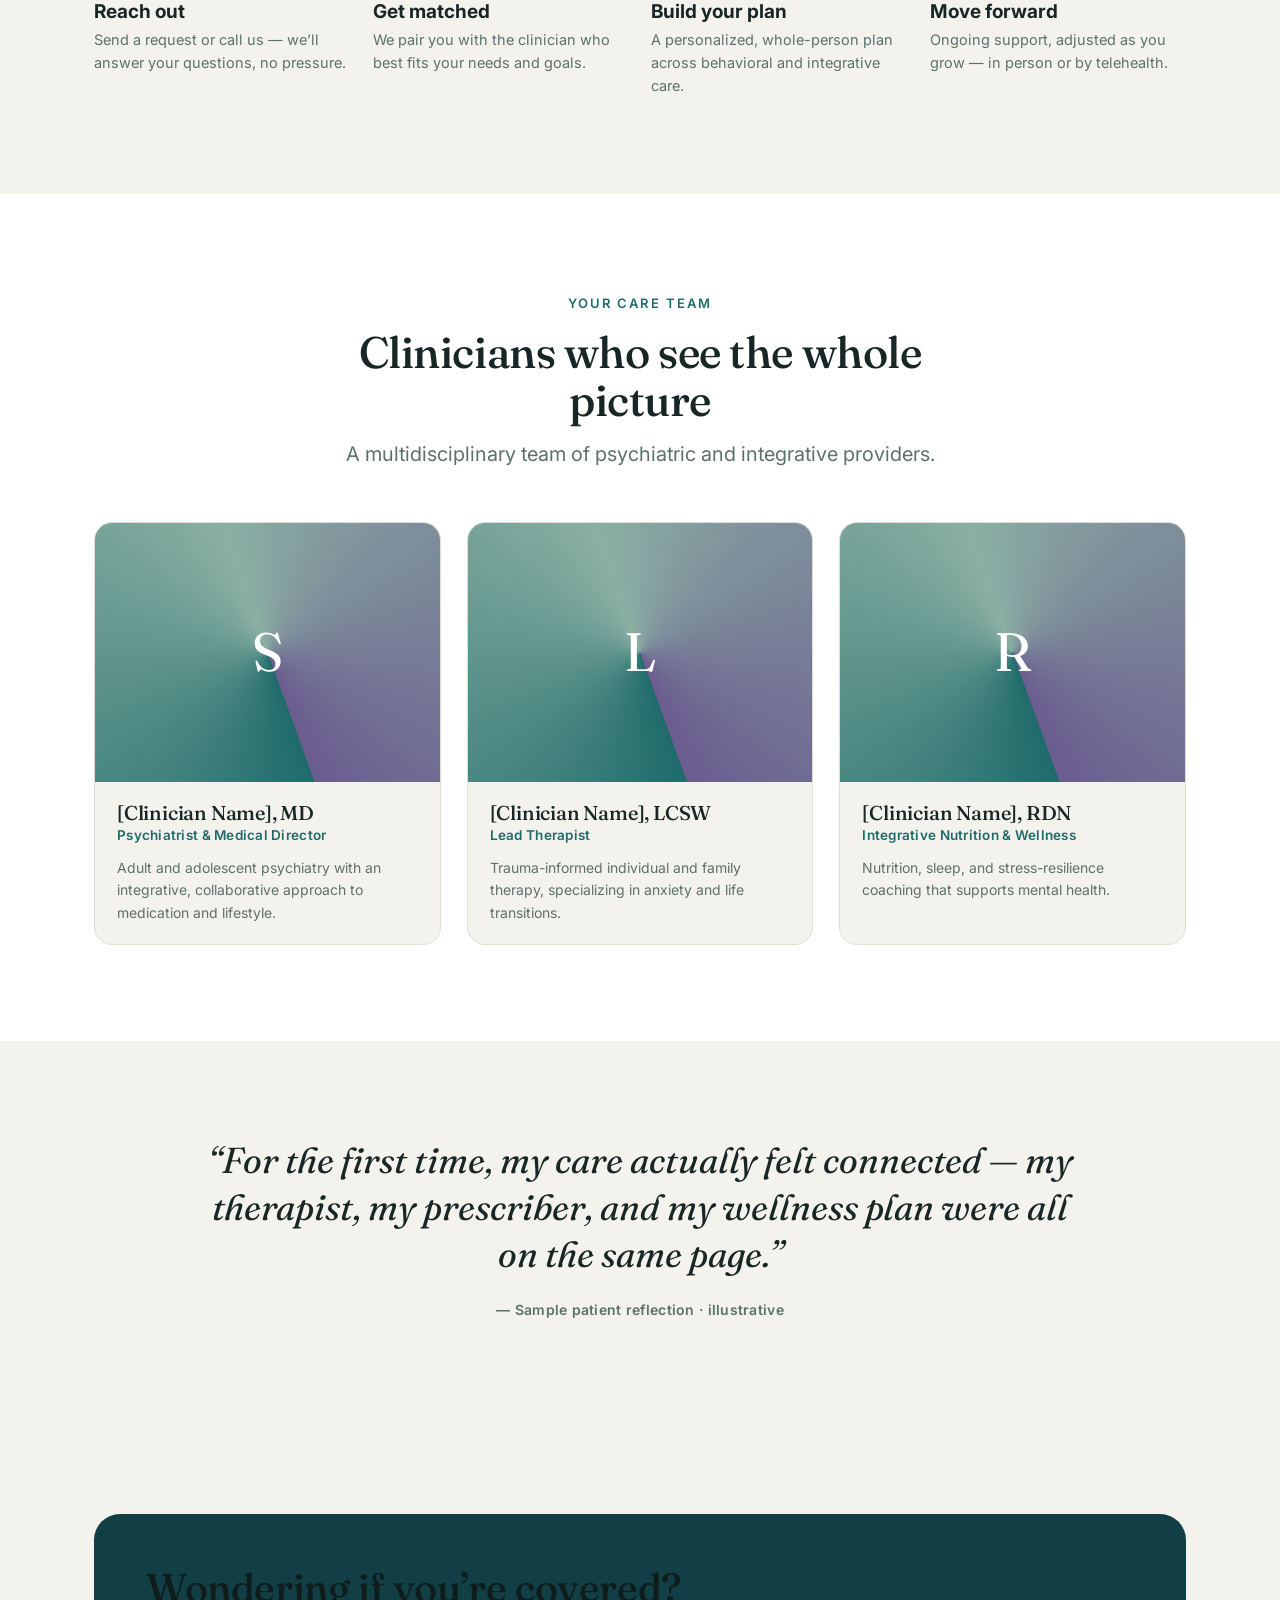
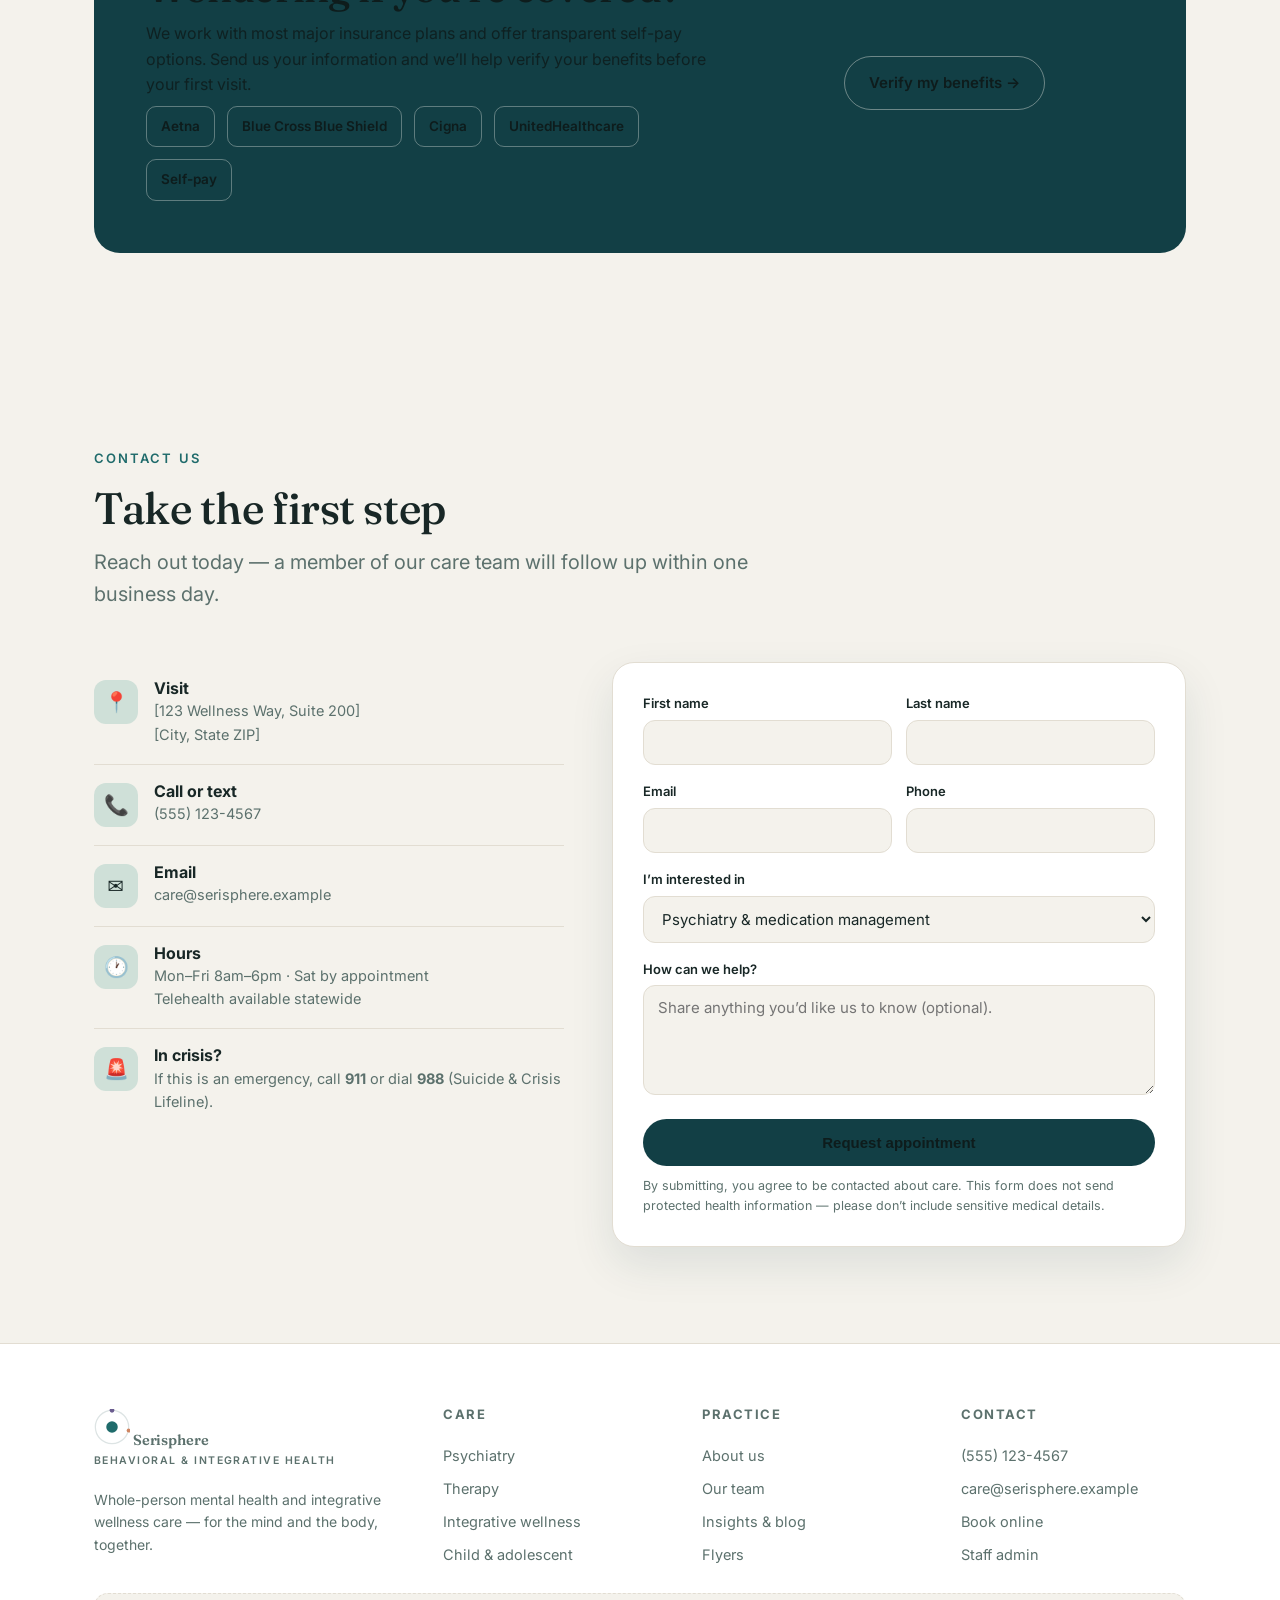
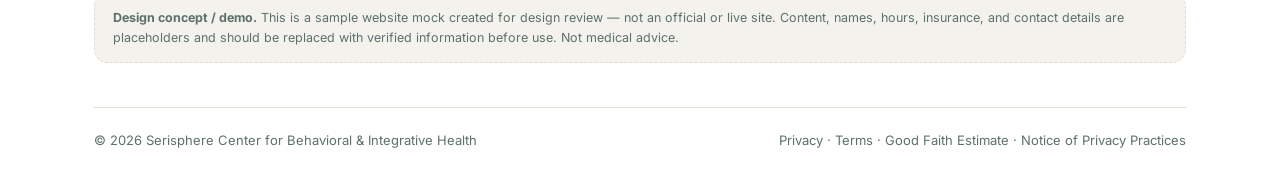
==== commit 3a1cb653: "Add blog (10 posts + comments), flyers gallery (10), admin studio (marketing kit + blog manager + fl" ====
--- a/index.html
+++ b/index.html
@@ -37,13 +37,13 @@
   }
 
   *{box-sizing:border-box;margin:0;padding:0;}
-  html{scroll-behavior:smooth;}
-  body{font-family:var(--sans);background:var(--paper);color:var(--ink);line-height:1.6;-webkit-font-smoothing:antialiased;overflow-x:hidden;}
+  html{scroll-behavior:smooth;overflow-x:clip;}
+  body{font-family:var(--sans);background:var(--paper);color:var(--ink);line-height:1.6;-webkit-font-smoothing:antialiased;overflow-x:clip;}
   a{color:inherit;text-decoration:none;}
   img{max-width:100%;display:block;}
   .wrap{max-width:var(--maxw);margin:0 auto;padding:0 24px;}
   section{padding:96px 0;}
-  h1,h2,h3{font-family:var(--serif);font-weight:500;line-height:1.08;letter-spacing:-.01em;}
+  h1,h2,h3{font-family:var(--serif);font-weight:500;line-height:1.08;letter-spacing:-.01em;overflow-wrap:break-word;}
   .eyebrow{font-size:13px;font-weight:600;letter-spacing:.16em;text-transform:uppercase;color:var(--teal);}
   .lead{font-size:20px;color:var(--muted);}
   .btn{display:inline-flex;align-items:center;gap:9px;font-weight:600;font-size:15px;padding:14px 24px;border-radius:999px;border:1.5px solid transparent;cursor:pointer;transition:transform .15s ease,box-shadow .2s ease,background .2s ease;}
@@ -74,6 +74,8 @@
   .hero::after{content:"";position:absolute;bottom:-260px;left:-160px;width:520px;height:520px;border-radius:50%;
     background:radial-gradient(circle at 50% 50%, color-mix(in srgb,var(--plum) 32%,transparent), transparent 64%);z-index:0;}
   .hero .wrap{position:relative;z-index:1;display:grid;grid-template-columns:1.15fr .85fr;gap:56px;align-items:center;}
+  .hero .wrap>*{min-width:0;}
+  .mobonly{display:none;}
   .hero h1{font-size:clamp(40px,5.4vw,68px);margin:18px 0 20px;}
   .hero h1 em{font-style:italic;color:var(--teal);}
   .hero .cta-row{display:flex;gap:14px;flex-wrap:wrap;margin-top:30px;}
@@ -212,11 +214,20 @@
   @media (max-width:640px){
     section{padding:66px 0;}
     .navlinks{display:none;}
+    .navtools .btn-primary{display:none;}
     .burger{display:grid;place-items:center;}
     .navlinks.open{display:flex;position:absolute;top:72px;left:0;right:0;flex-direction:column;background:var(--paper);border-bottom:1px solid var(--line);padding:18px 24px;gap:8px;}
     .navlinks.open a{padding:8px 0;}
+    .navlinks.open .mobonly{display:inline-flex;justify-content:center;margin-top:10px;}
     .steps,.team-grid,.pillars,.row2,.foot-grid{grid-template-columns:1fr;}
     .cf1,.cf2,.cf3{display:none;}
+    .brand small{display:none;}
+    .hero{padding:56px 0 52px;}
+    .hero h1{font-size:34px;}
+    .hero-art{max-width:320px;}
+    .lead{font-size:18px;}
+    .band{padding:30px;}
+    .svc-col{padding:26px;}
   }
 </style>
 </head>
@@ -239,7 +250,10 @@
       <a href="#services">Services</a>
       <a href="#approach">Approach</a>
       <a href="#team">Team</a>
+      <a href="blog.html">Insights</a>
+      <a href="flyers.html">Flyers</a>
       <a href="#contact">Contact</a>
+      <a href="#contact" class="btn btn-primary mobonly">Book a consultation</a>
     </nav>
     <div class="navtools">
       <button class="themetog" id="themeBtn" aria-label="Toggle theme">◐</button>
@@ -476,8 +490,8 @@
         <p style="font-size:14px;color:var(--muted);max-width:320px;">Whole-person mental health and integrative wellness care — for the mind and the body, together.</p>
       </div>
       <div><h4>Care</h4><a href="#services">Psychiatry</a><a href="#services">Therapy</a><a href="#services">Integrative wellness</a><a href="#services">Child &amp; adolescent</a></div>
-      <div><h4>Practice</h4><a href="#about">About us</a><a href="#team">Our team</a><a href="#approach">Getting started</a><a href="#contact">Insurance</a></div>
-      <div><h4>Contact</h4><a href="tel:+15551234567">(555) 123-4567</a><a href="mailto:care@serisphere.example">care@serisphere.example</a><a href="#contact">Book online</a></div>
+      <div><h4>Practice</h4><a href="#about">About us</a><a href="#team">Our team</a><a href="blog.html">Insights &amp; blog</a><a href="flyers.html">Flyers</a></div>
+      <div><h4>Contact</h4><a href="tel:+15551234567">(555) 123-4567</a><a href="mailto:care@serisphere.example">care@serisphere.example</a><a href="#contact">Book online</a><a href="admin.html">Staff admin</a></div>
     </div>
     <div class="disclaimer">
       <b>Design concept / demo.</b> This is a sample website mock created for design review — not an official or live site. Content, names, hours, insurance, and contact details are placeholders and should be replaced with verified information before use. Not medical advice.
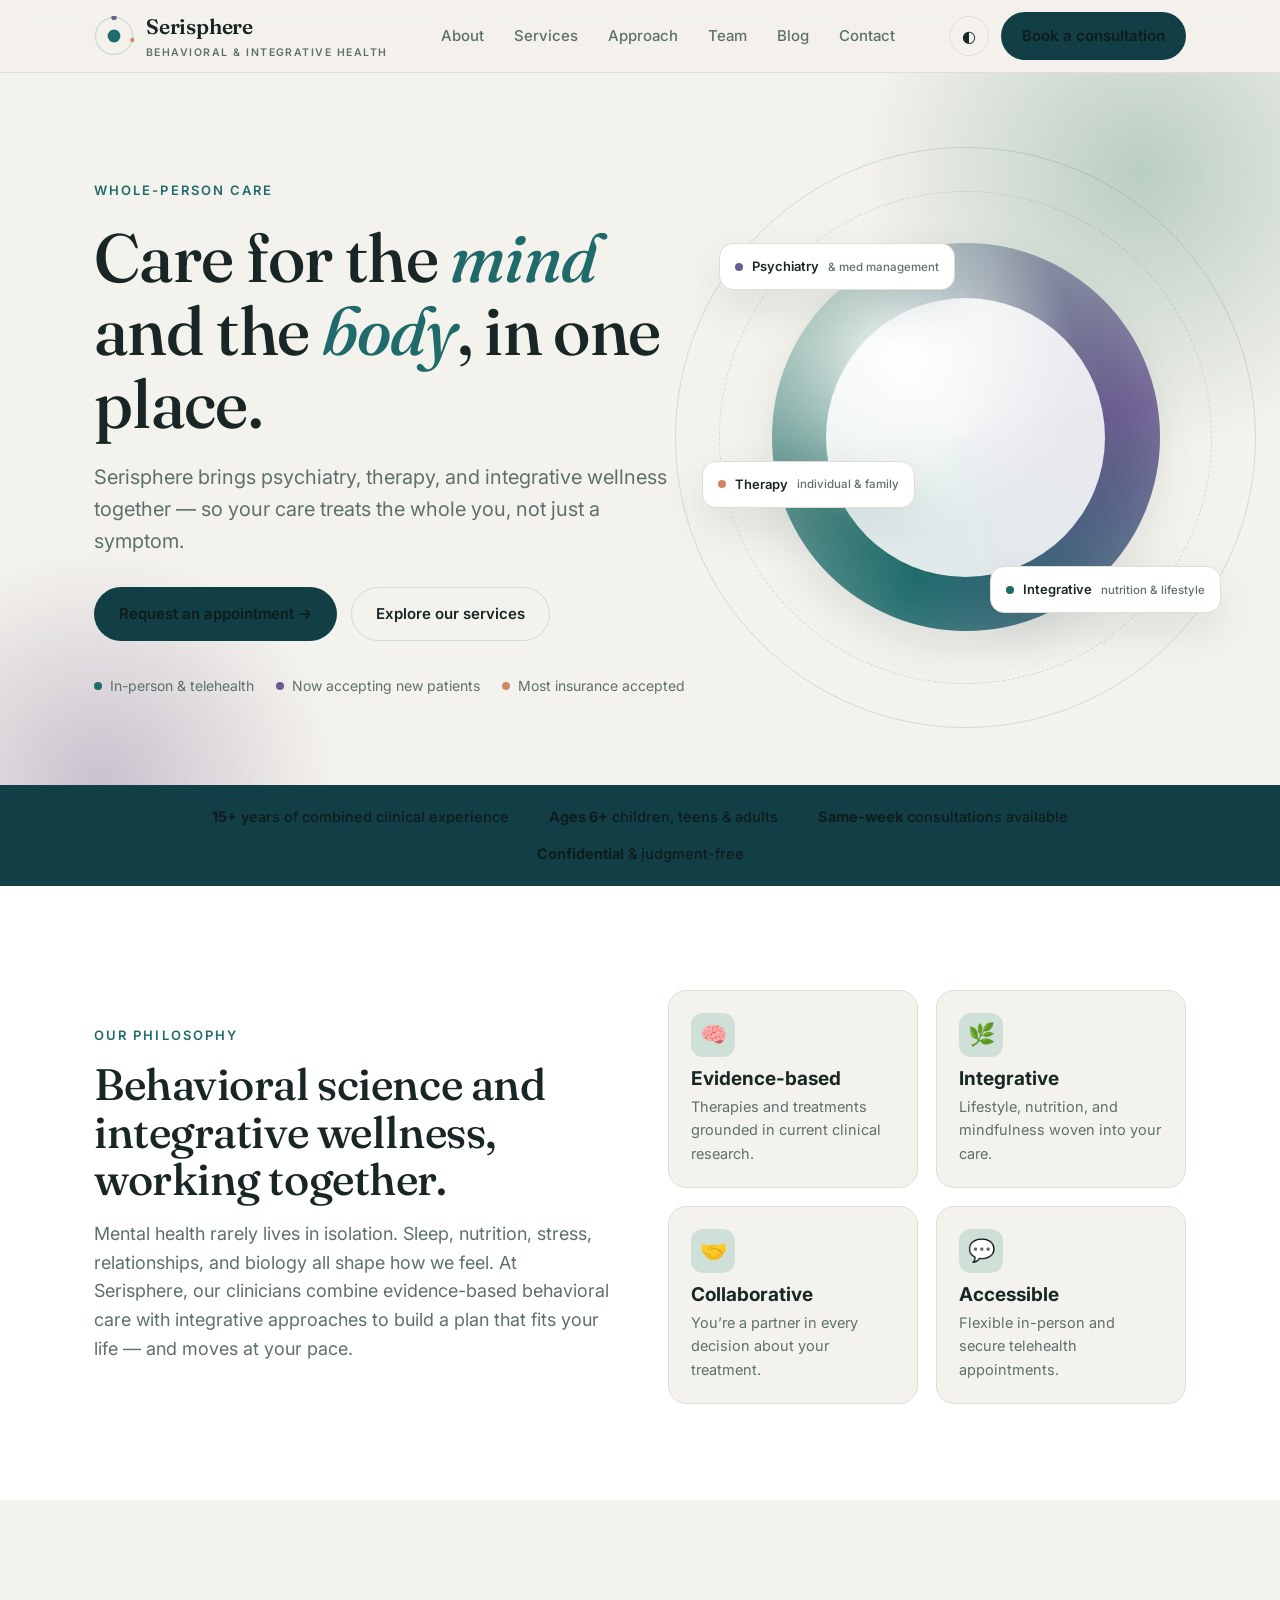
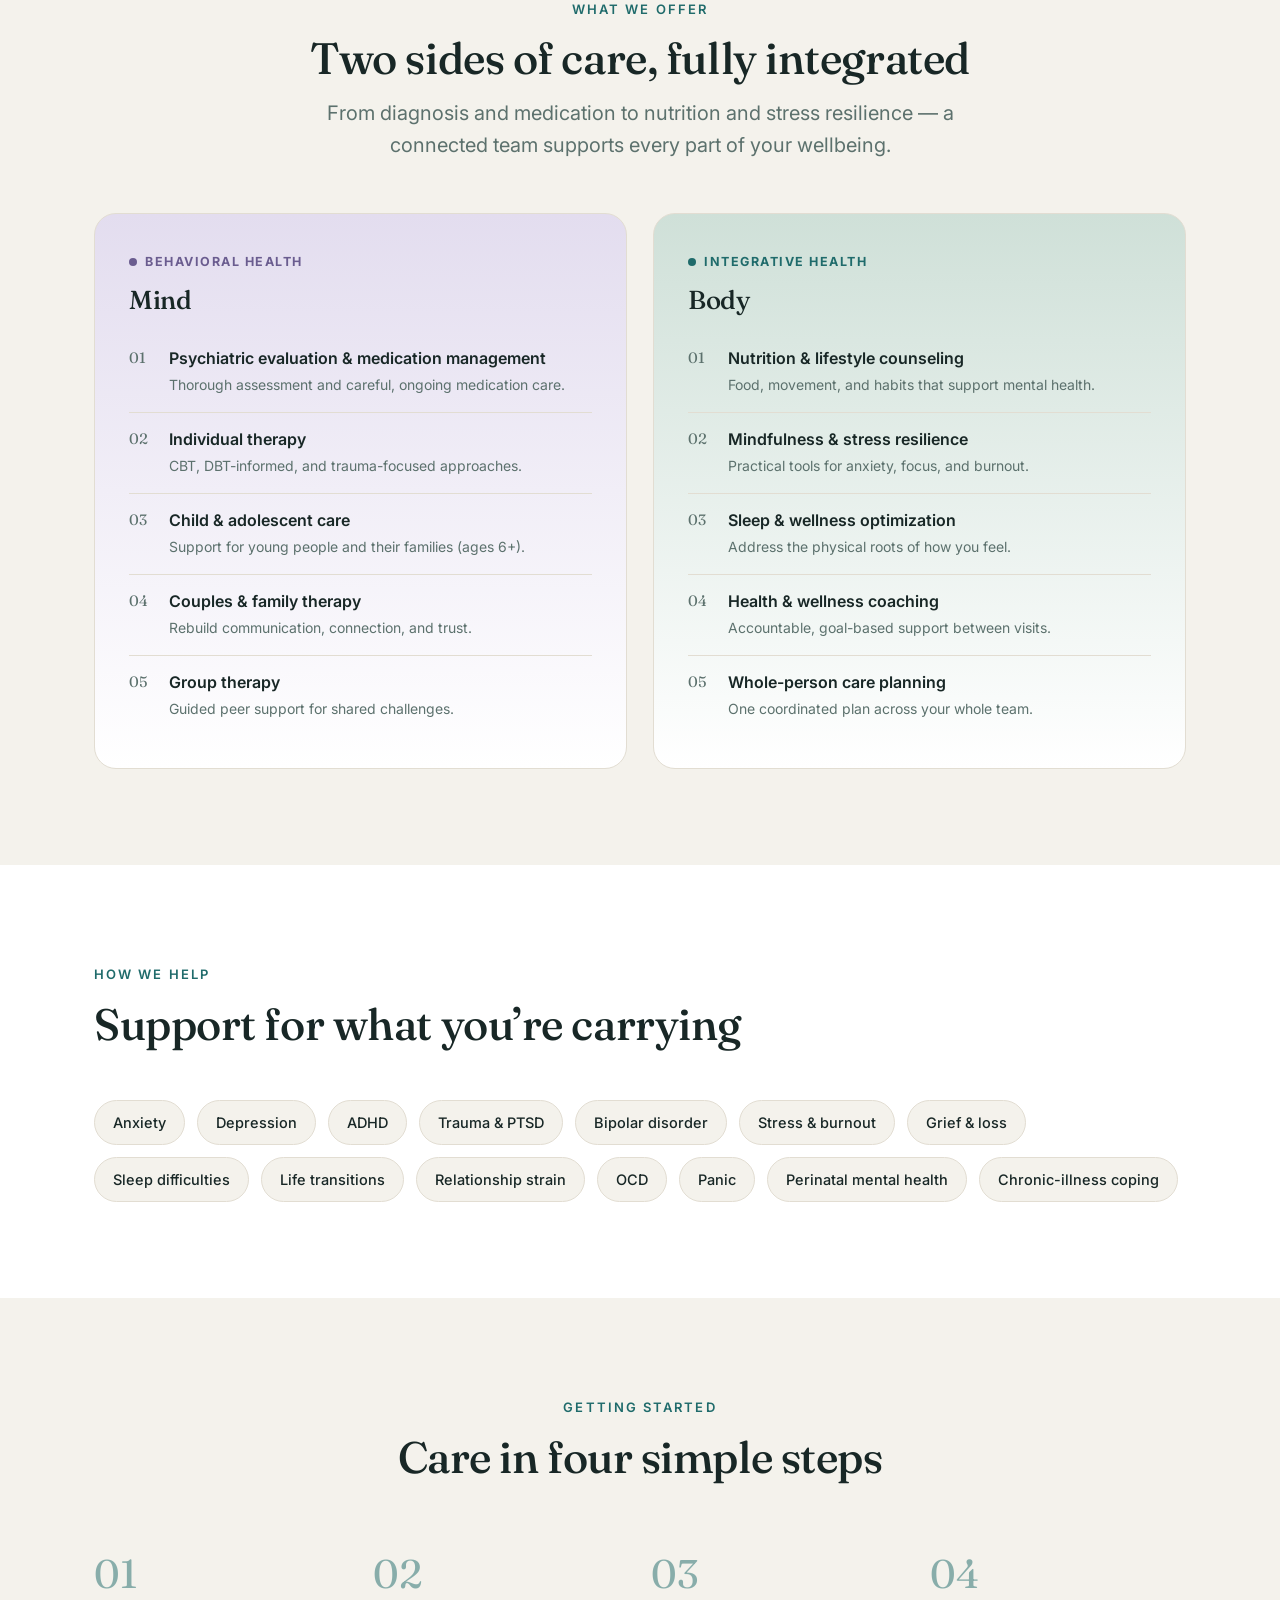
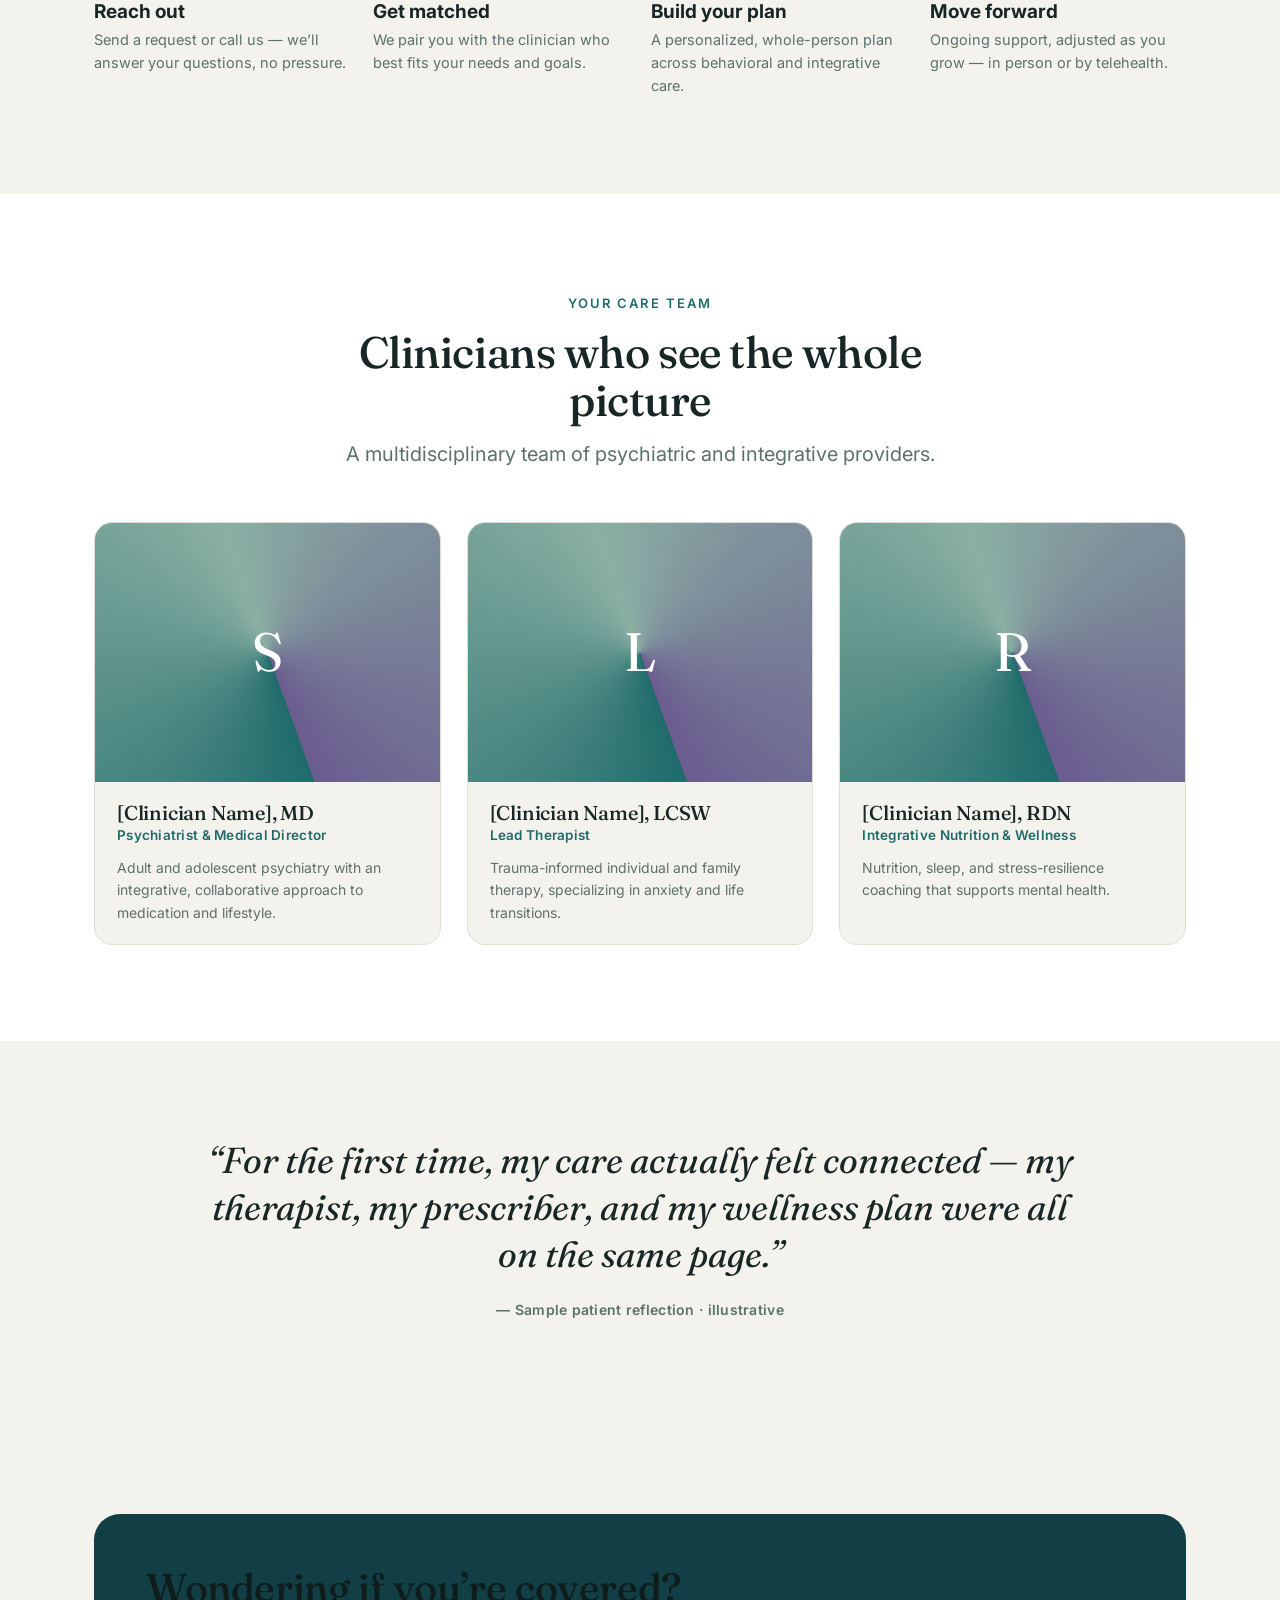
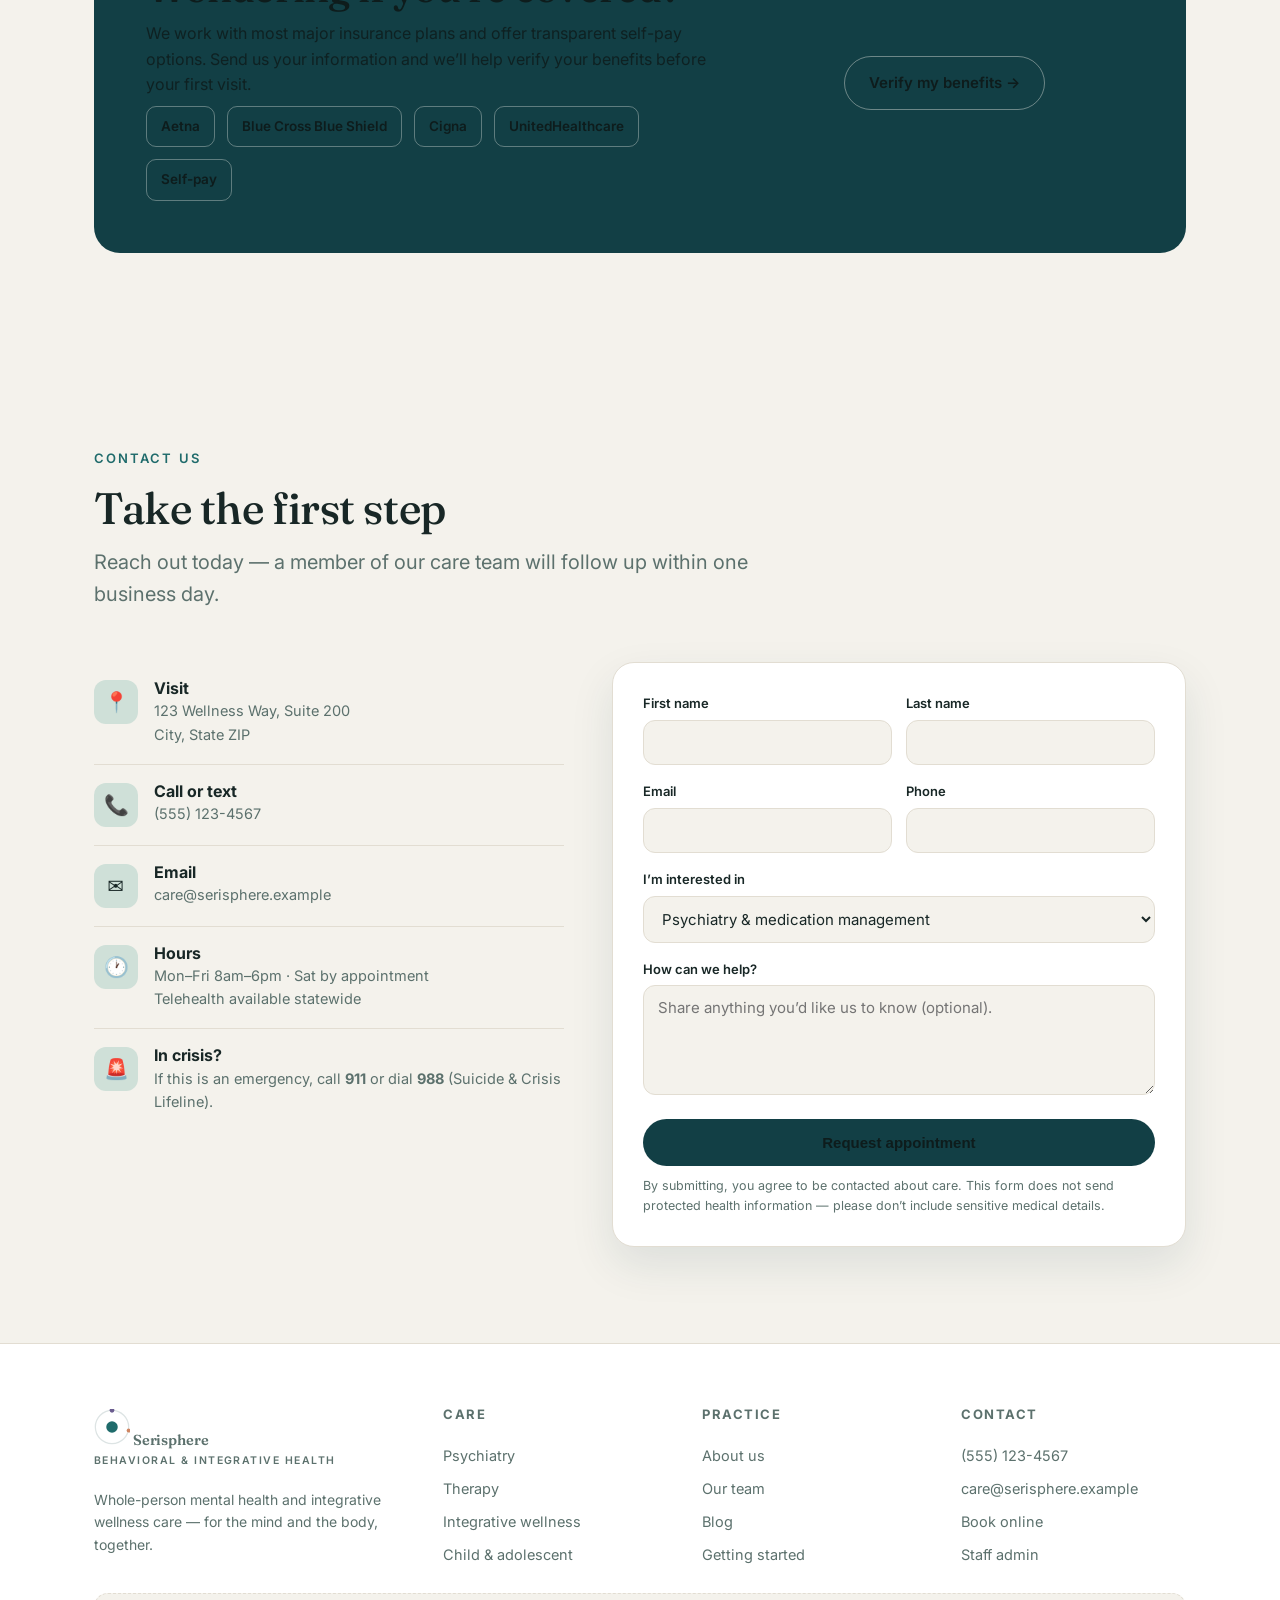
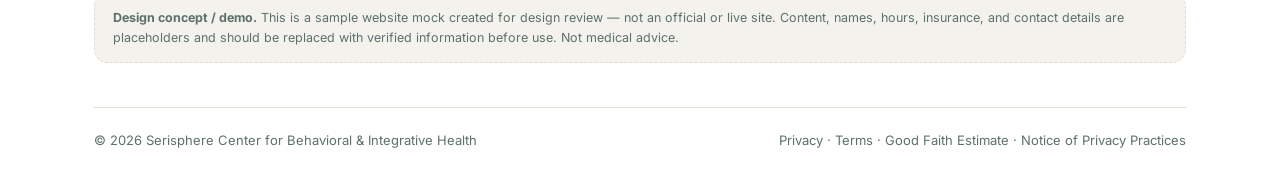
==== commit 57ea73a9: "Blog: +10 posts (20 total), comment replies/responses; rename Insights->Blog; move flyers into Admin" ====
--- a/index.html
+++ b/index.html
@@ -5,6 +5,16 @@
 <meta name="viewport" content="width=device-width, initial-scale=1">
 <title>Serisphere Center for Behavioral &amp; Integrative Health</title>
 <meta name="description" content="Whole-person care for mind and body — psychiatry, therapy, and integrative wellness. In-person and telehealth. Now accepting new patients.">
+<meta property="og:type" content="website">
+<meta property="og:title" content="Serisphere Center for Behavioral &amp; Integrative Health">
+<meta property="og:description" content="Care for the mind and the body, in one place — psychiatry, therapy & integrative wellness. In-person & telehealth.">
+<meta property="og:image" content="https://nubridgemd1.github.io/serisphere-mock/assets/share.png">
+<meta property="og:url" content="https://nubridgemd1.github.io/serisphere-mock/">
+<meta name="twitter:card" content="summary_large_image">
+<meta name="twitter:title" content="Serisphere Center for Behavioral &amp; Integrative Health">
+<meta name="twitter:description" content="Whole-person care for mind and body — psychiatry, therapy & integrative wellness.">
+<meta name="twitter:image" content="https://nubridgemd1.github.io/serisphere-mock/assets/share.png">
+<link rel="icon" href="data:image/svg+xml,%3Csvg xmlns='http://www.w3.org/2000/svg' viewBox='0 0 40 40'%3E%3Ccircle cx='20' cy='20' r='19' fill='%23123f45'/%3E%3Ccircle cx='20' cy='20' r='6.4' fill='%231f6b6b'/%3E%3Ccircle cx='20' cy='4' r='2.6' fill='%236a5c8f'/%3E%3C/svg%3E">
 <link rel="preconnect" href="https://fonts.googleapis.com">
 <link rel="preconnect" href="https://fonts.gstatic.com" crossorigin>
 <link href="https://fonts.googleapis.com/css2?family=Fraunces:ital,opsz,wght@0,9..144,400;0,9..144,500;0,9..144,600;1,9..144,500&family=Inter:wght@400;500;600;700&display=swap" rel="stylesheet">
@@ -250,8 +260,7 @@
       <a href="#services">Services</a>
       <a href="#approach">Approach</a>
       <a href="#team">Team</a>
-      <a href="blog.html">Insights</a>
-      <a href="flyers.html">Flyers</a>
+      <a href="blog.html">Blog</a>
       <a href="#contact">Contact</a>
       <a href="#contact" class="btn btn-primary mobonly">Book a consultation</a>
     </nav>
@@ -439,10 +448,10 @@
     </div>
     <div class="contact-grid">
       <div class="reveal">
-        <div class="info-item"><div class="ic">📍</div><div><h3>Visit</h3><p>[123 Wellness Way, Suite 200]<br>[City, State ZIP]</p></div></div>
-        <div class="info-item"><div class="ic">📞</div><div><h3>Call or text</h3><p><a href="tel:+15551234567">(555) 123-4567</a></p></div></div>
-        <div class="info-item"><div class="ic">✉️</div><div><h3>Email</h3><p><a href="mailto:care@serisphere.example">care@serisphere.example</a></p></div></div>
-        <div class="info-item"><div class="ic">🕐</div><div><h3>Hours</h3><p>Mon–Fri 8am–6pm · Sat by appointment<br>Telehealth available statewide</p></div></div>
+        <div class="info-item"><div class="ic">📍</div><div><h3>Visit</h3><p data-c="addr">123 Wellness Way, Suite 200<br>City, State ZIP</p></div></div>
+        <div class="info-item"><div class="ic">📞</div><div><h3>Call or text</h3><p><a href="tel:+15551234567" data-c="phone">(555) 123-4567</a></p></div></div>
+        <div class="info-item"><div class="ic">✉️</div><div><h3>Email</h3><p><a href="mailto:care@serisphere.example" data-c="email">care@serisphere.example</a></p></div></div>
+        <div class="info-item"><div class="ic">🕐</div><div><h3>Hours</h3><p><span data-c="hours">Mon–Fri 8am–6pm · Sat by appointment</span><br>Telehealth available statewide</p></div></div>
         <div class="info-item" style="border-bottom:none;"><div class="ic">🚨</div><div><h3>In crisis?</h3><p>If this is an emergency, call <b>911</b> or dial <b>988</b> (Suicide &amp; Crisis Lifeline).</p></div></div>
       </div>
       <form id="bookForm" class="reveal">
@@ -490,8 +499,8 @@
         <p style="font-size:14px;color:var(--muted);max-width:320px;">Whole-person mental health and integrative wellness care — for the mind and the body, together.</p>
       </div>
       <div><h4>Care</h4><a href="#services">Psychiatry</a><a href="#services">Therapy</a><a href="#services">Integrative wellness</a><a href="#services">Child &amp; adolescent</a></div>
-      <div><h4>Practice</h4><a href="#about">About us</a><a href="#team">Our team</a><a href="blog.html">Insights &amp; blog</a><a href="flyers.html">Flyers</a></div>
-      <div><h4>Contact</h4><a href="tel:+15551234567">(555) 123-4567</a><a href="mailto:care@serisphere.example">care@serisphere.example</a><a href="#contact">Book online</a><a href="admin.html">Staff admin</a></div>
+      <div><h4>Practice</h4><a href="#about">About us</a><a href="#team">Our team</a><a href="blog.html">Blog</a><a href="#contact">Getting started</a></div>
+      <div><h4>Contact</h4><a href="tel:+15551234567" data-c="phone">(555) 123-4567</a><a href="mailto:care@serisphere.example" data-c="email">care@serisphere.example</a><a href="#contact">Book online</a><a href="admin.html">Staff admin</a></div>
     </div>
     <div class="disclaimer">
       <b>Design concept / demo.</b> This is a sample website mock created for design review — not an official or live site. Content, names, hours, insurance, and contact details are placeholders and should be replaced with verified information before use. Not medical advice.
@@ -503,9 +512,21 @@
   </div>
 </footer>
 
+<script src="assets/data.js"></script>
 <script>
   // year
   document.getElementById('yr').textContent = new Date().getFullYear();
+
+  // apply admin-saved contact details (per-device demo override)
+  (function(){
+    try{
+      var c = window.SERI ? SERI.getContact() : null; if(!c) return;
+      document.querySelectorAll('[data-c="phone"]').forEach(function(el){ el.textContent=c.phone; if(el.tagName==='A') el.href='tel:'+c.phone.replace(/[^0-9+]/g,''); });
+      document.querySelectorAll('[data-c="email"]').forEach(function(el){ el.textContent=c.email; if(el.tagName==='A') el.href='mailto:'+c.email; });
+      document.querySelectorAll('[data-c="addr"]').forEach(function(el){ el.innerHTML=(c.addr1||'')+'<br>'+(c.addr2||''); });
+      document.querySelectorAll('[data-c="hours"]').forEach(function(el){ el.textContent=c.hours; });
+    }catch(e){}
+  })();
 
   // mobile nav
   var burger = document.getElementById('burger'), nav = document.getElementById('nav');
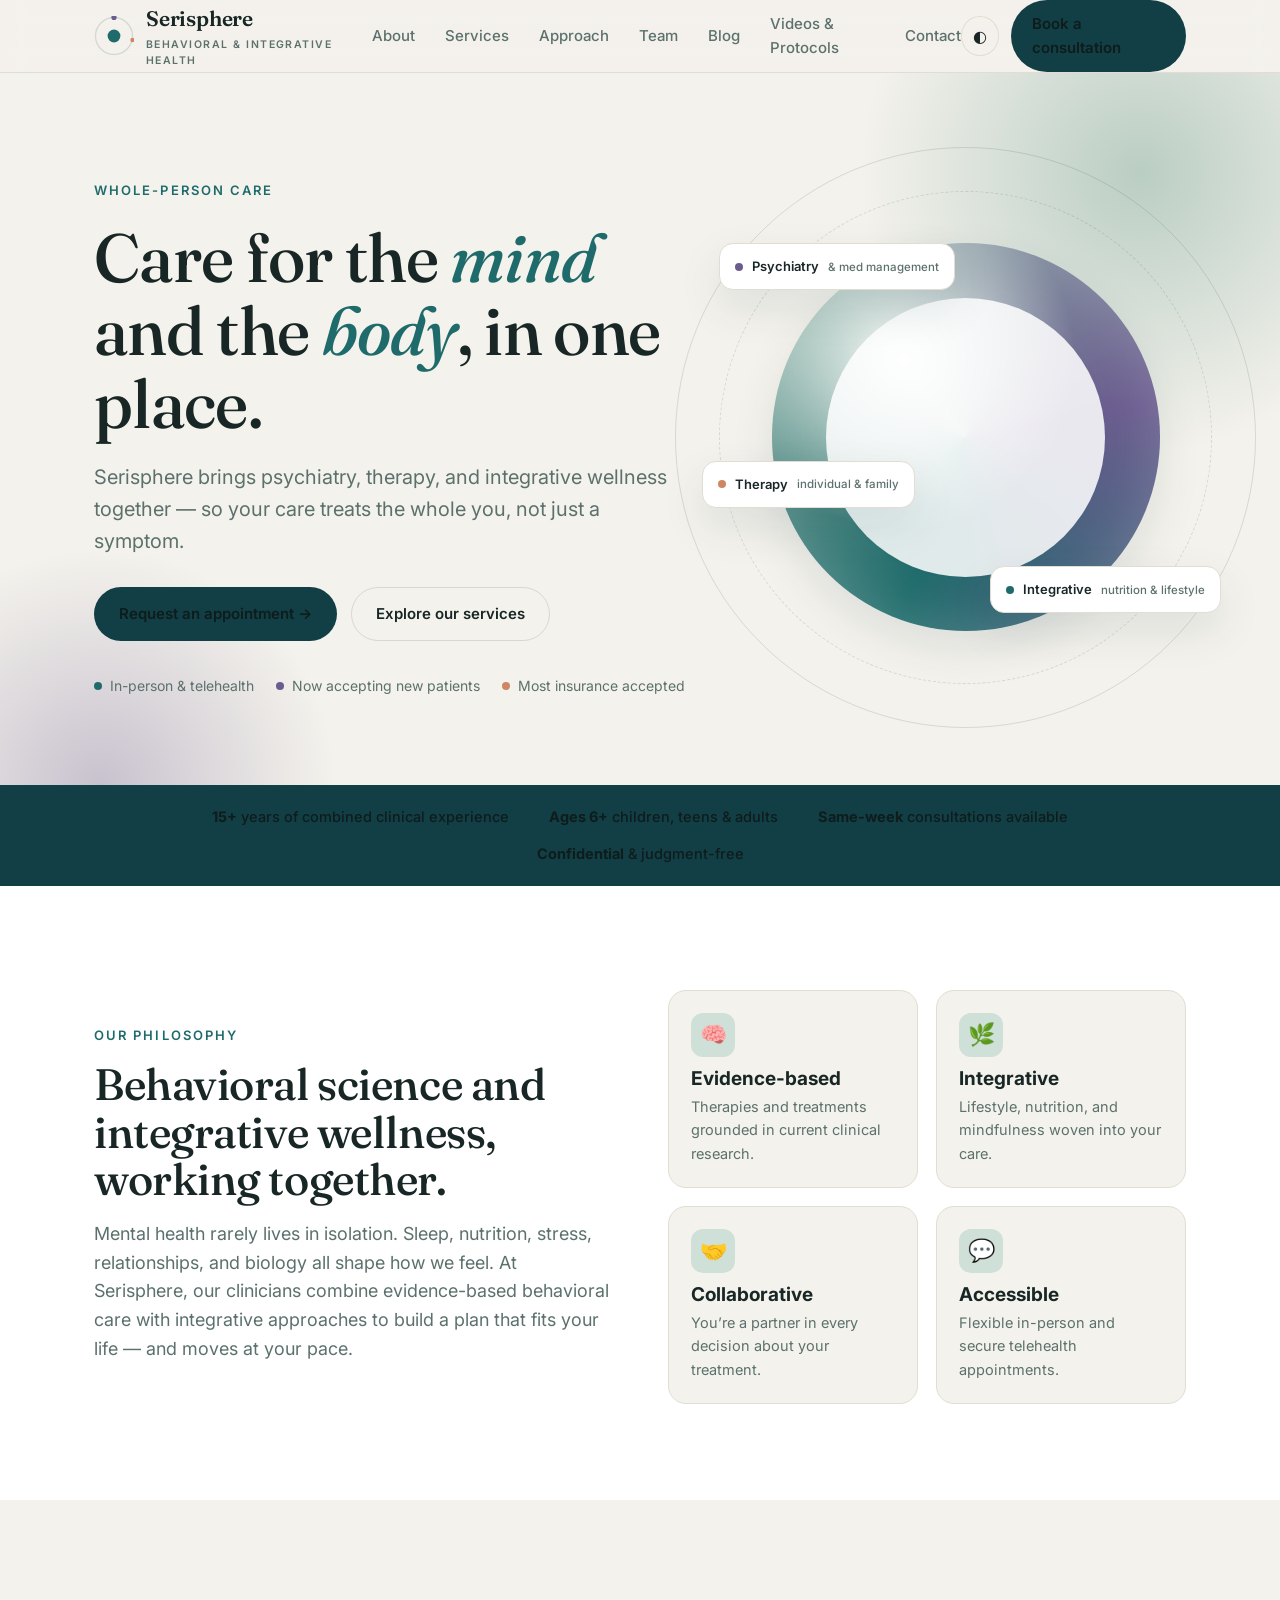
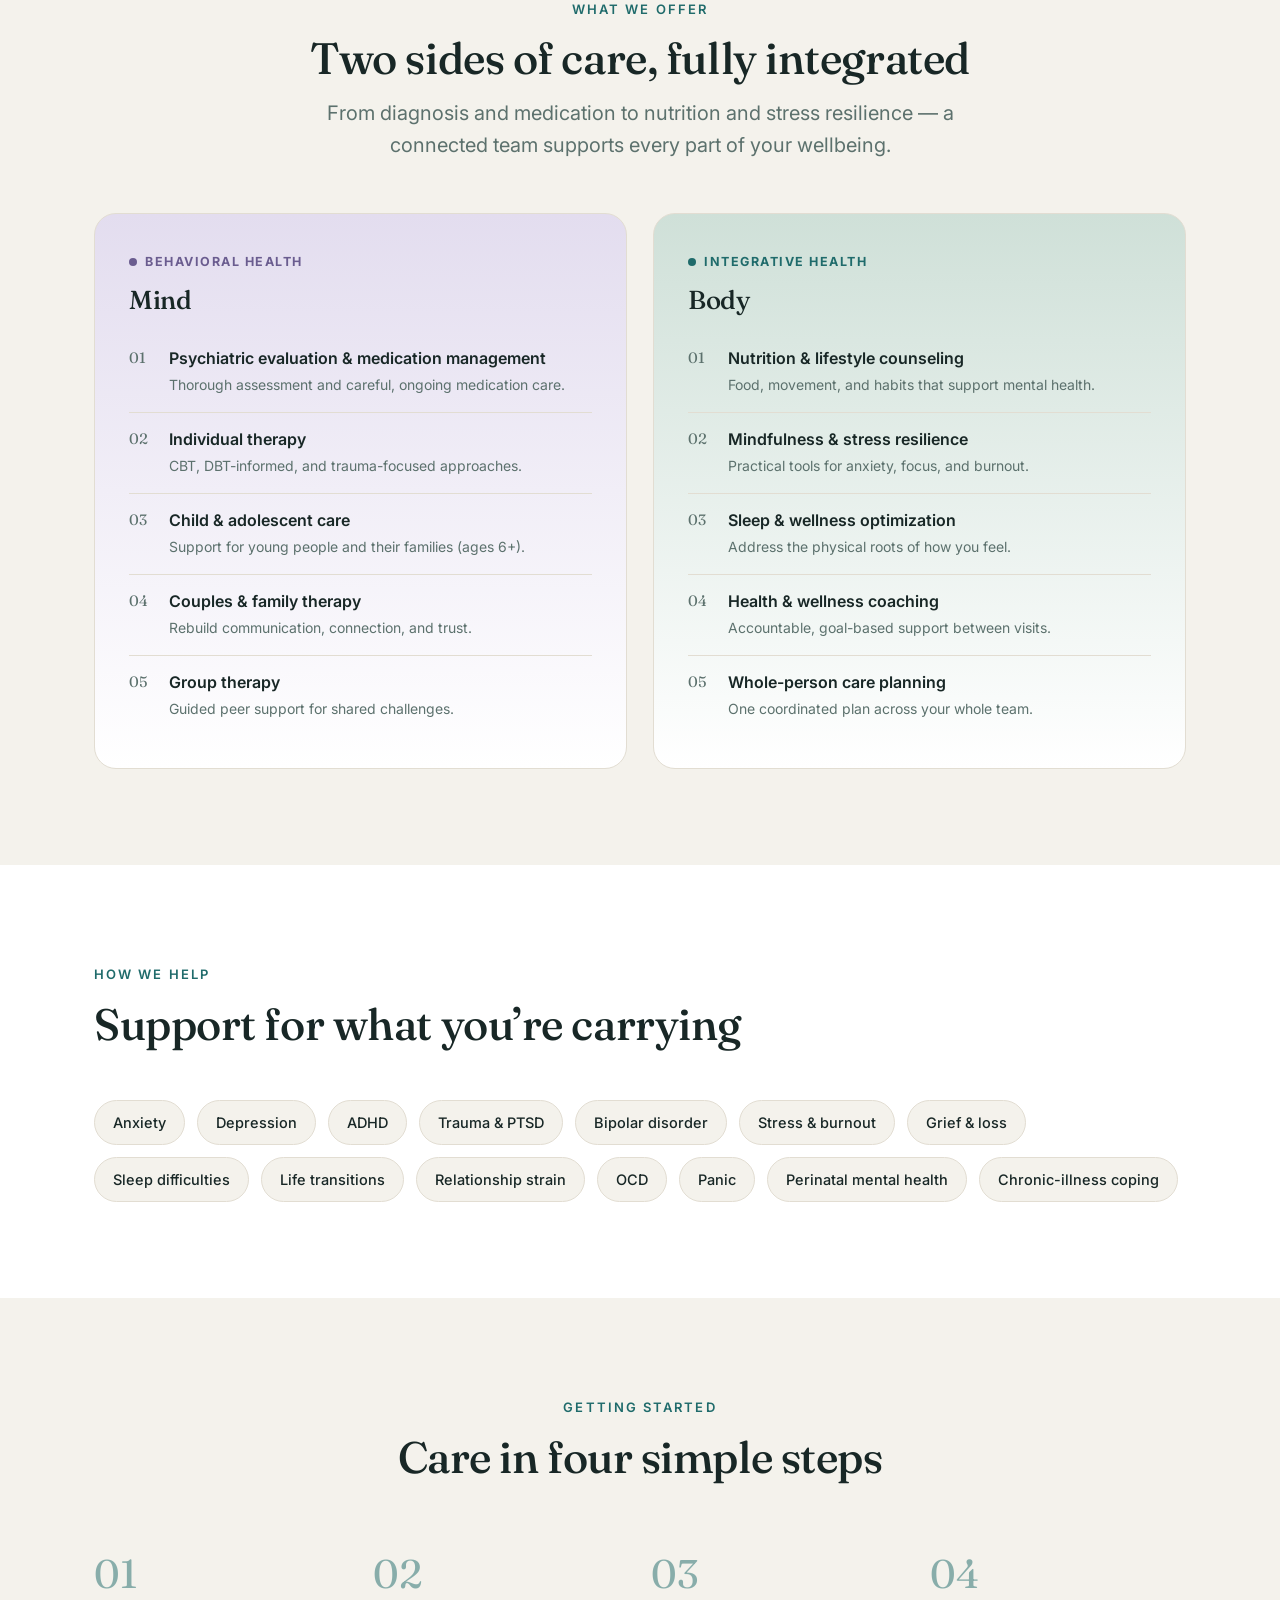
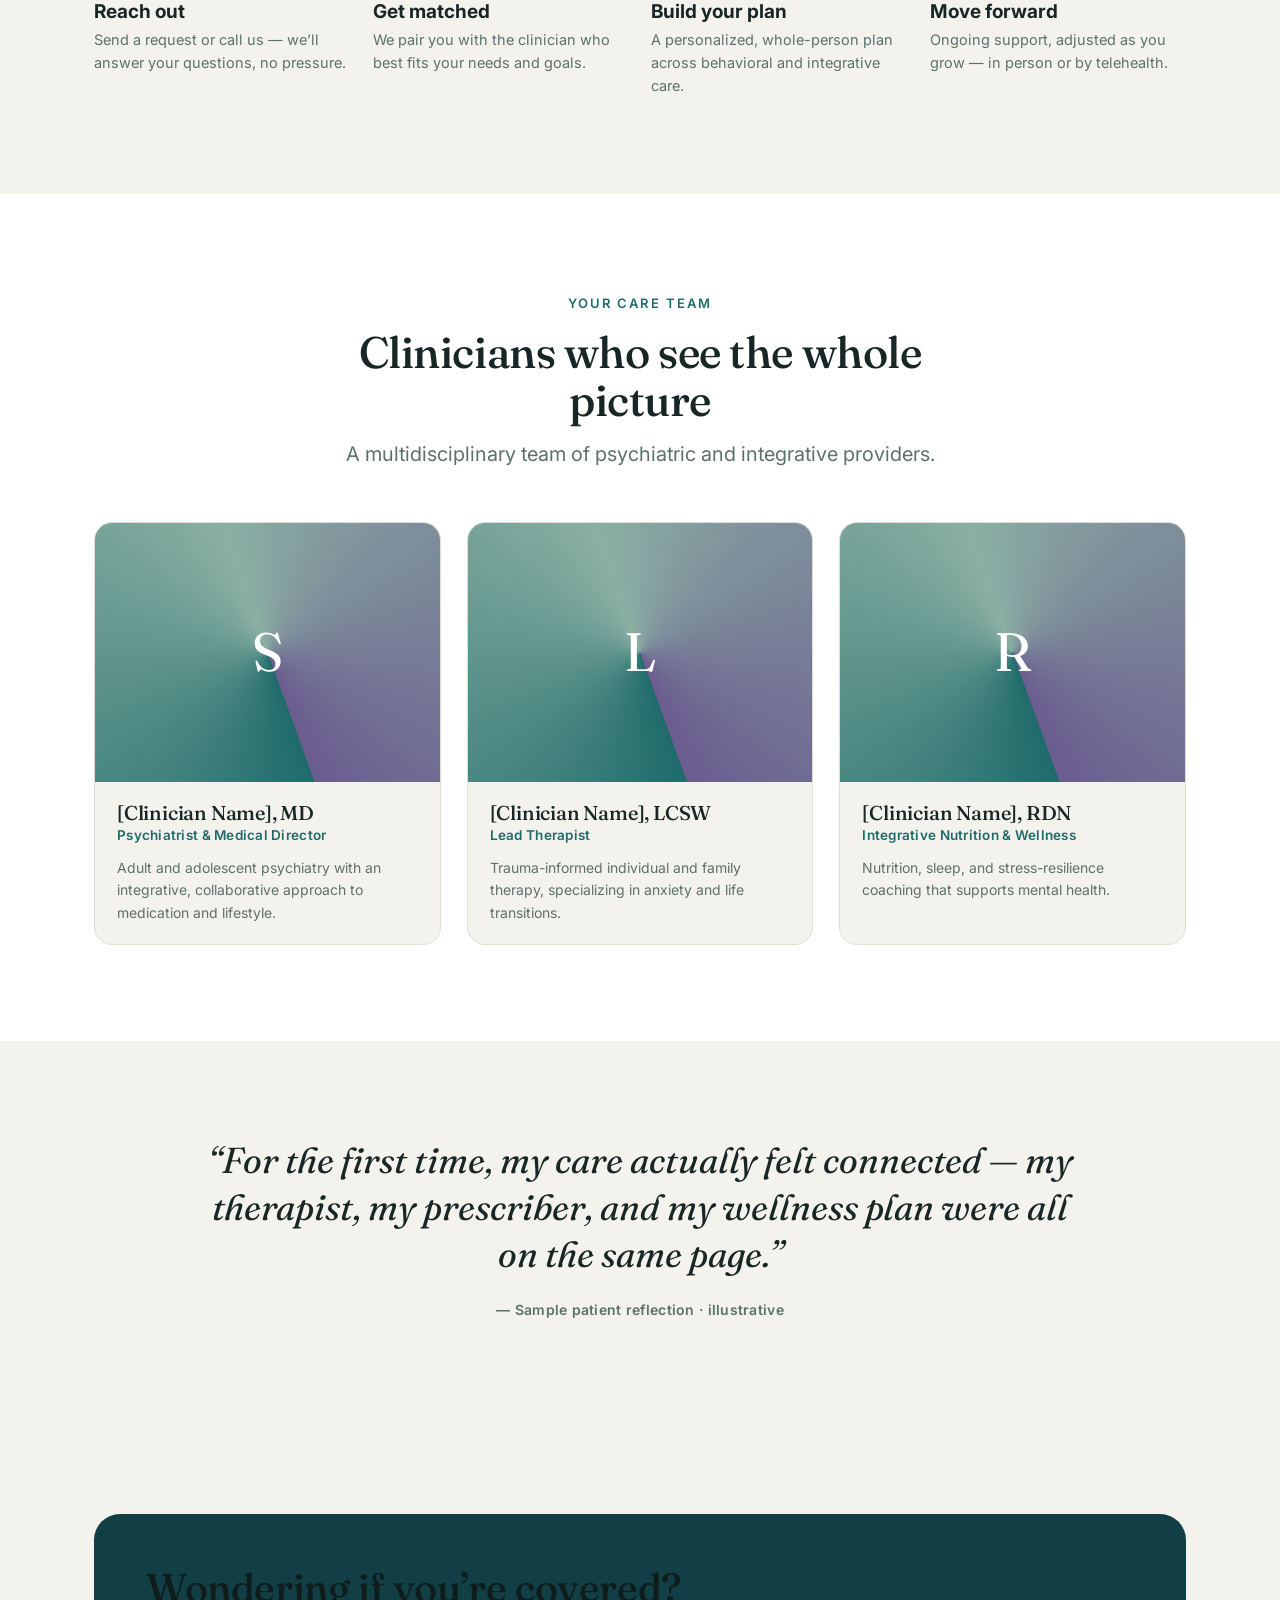
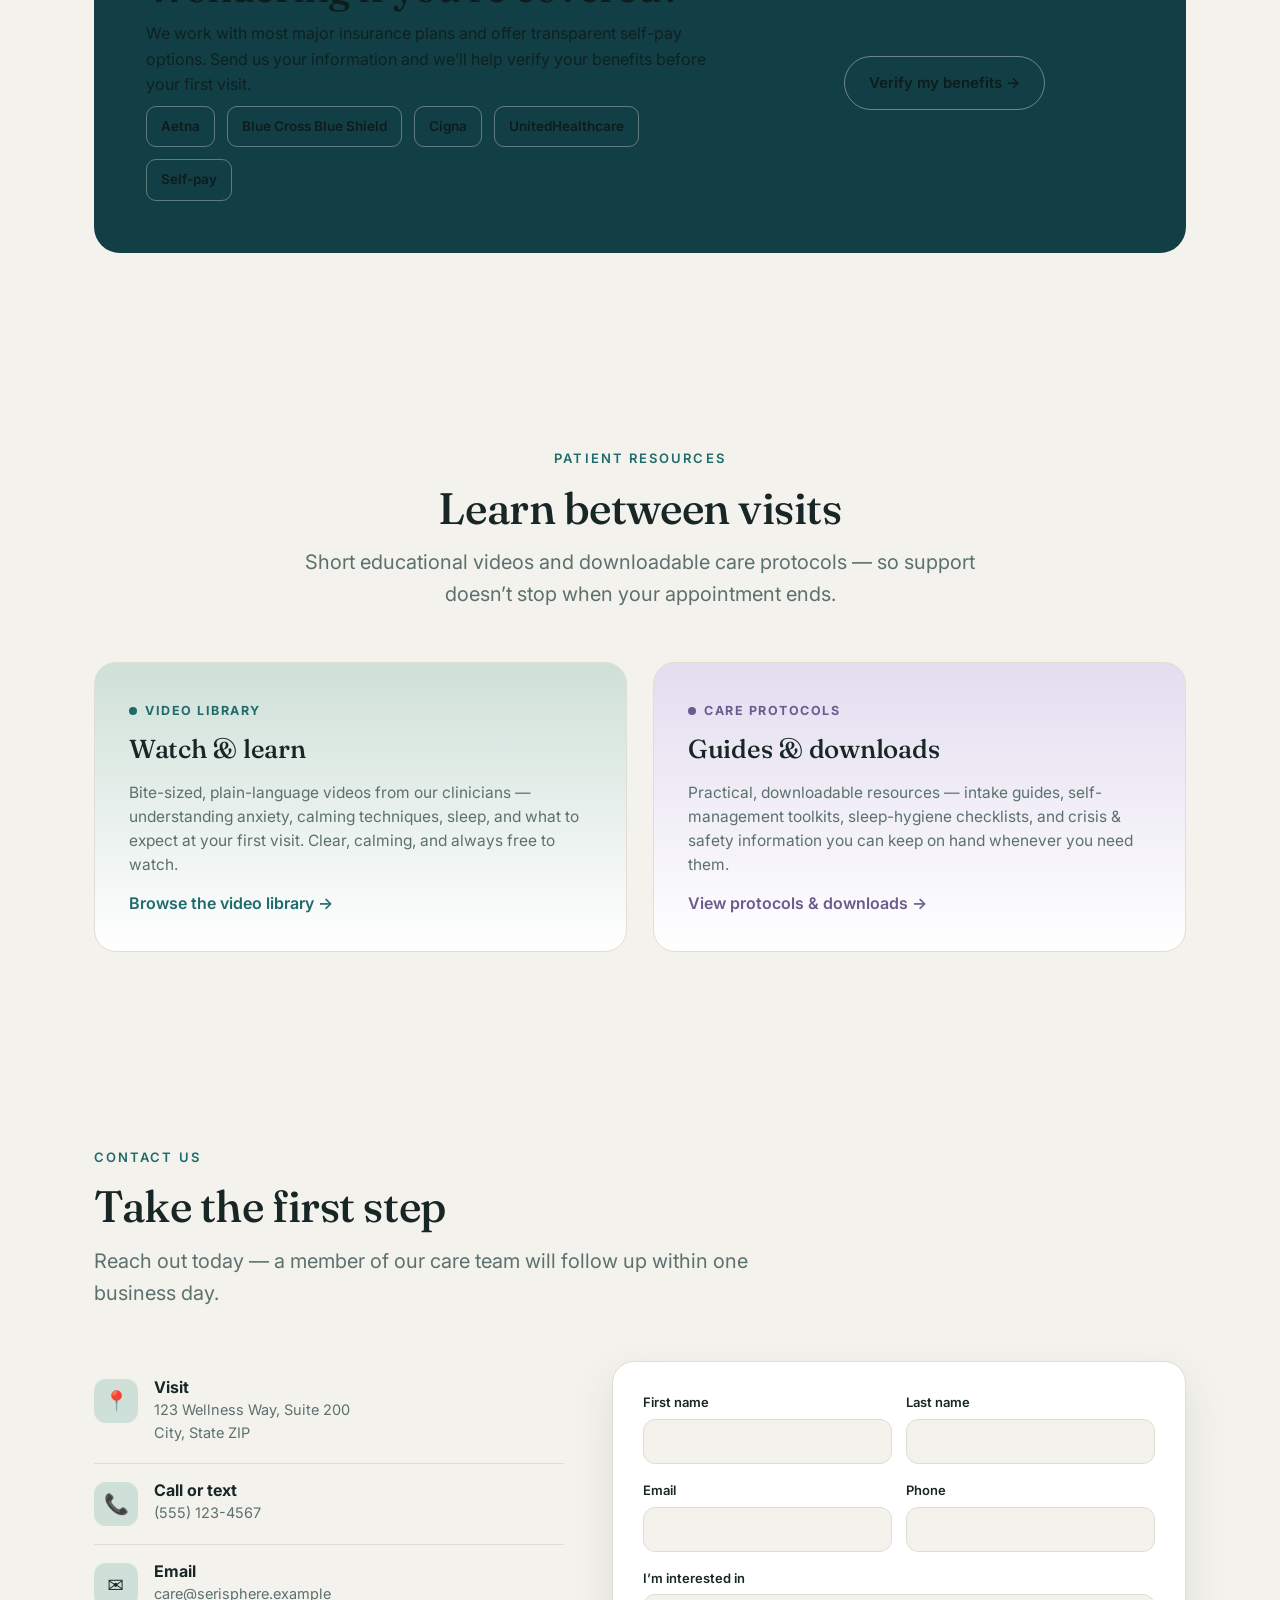
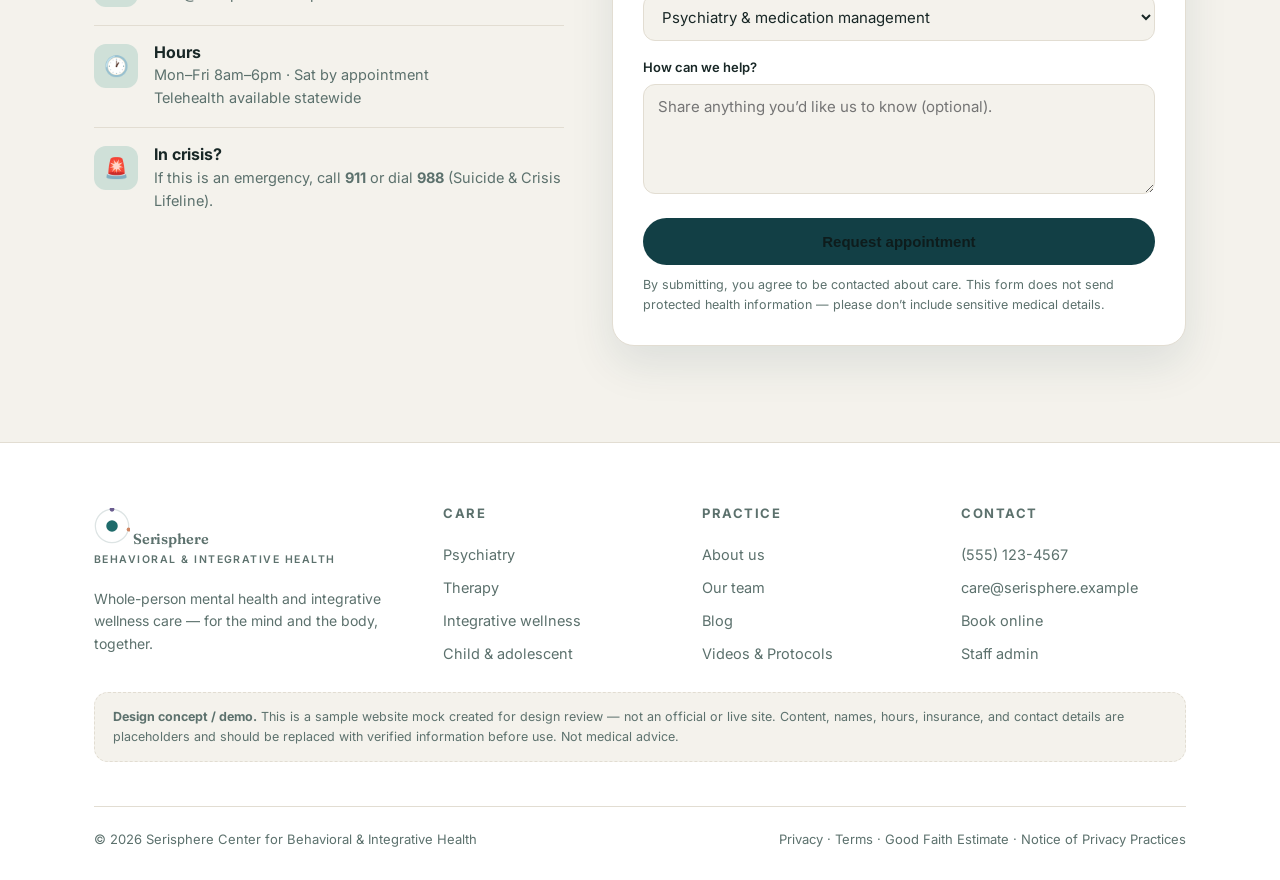
==== commit 89f97e1f: "Add Videos & Protocols (public page + homepage tile + admin managers with mobile upload); mobile ali" ====
--- a/index.html
+++ b/index.html
@@ -261,6 +261,7 @@
       <a href="#approach">Approach</a>
       <a href="#team">Team</a>
       <a href="blog.html">Blog</a>
+      <a href="resources.html">Videos &amp; Protocols</a>
       <a href="#contact">Contact</a>
       <a href="#contact" class="btn btn-primary mobonly">Book a consultation</a>
     </nav>
@@ -434,6 +435,31 @@
       <div style="text-align:center;">
         <a href="#contact" class="btn btn-ghost" style="border-color:color-mix(in srgb,var(--paper) 40%,transparent);color:inherit;">Verify my benefits →</a>
       </div>
+    </div>
+  </div>
+</section>
+
+<!-- ============ RESOURCES ============ -->
+<section id="resources-tile">
+  <div class="wrap">
+    <div class="sec-head center reveal">
+      <span class="eyebrow">Patient resources</span>
+      <h2>Learn between visits</h2>
+      <p class="lead">Short educational videos and downloadable care protocols — so support doesn&rsquo;t stop when your appointment ends.</p>
+    </div>
+    <div class="svc-split">
+      <a class="svc-col body reveal" href="resources.html#videos" style="text-decoration:none;">
+        <span class="tag"><span class="dot"></span> Video library</span>
+        <h3>Watch &amp; learn</h3>
+        <p style="font-size:15.5px;color:var(--muted);line-height:1.55;margin-bottom:14px;">Bite-sized, plain-language videos from our clinicians — understanding anxiety, calming techniques, sleep, and what to expect at your first visit. Clear, calming, and always free to watch.</p>
+        <span style="font-weight:600;color:var(--teal);">Browse the video library &rarr;</span>
+      </a>
+      <a class="svc-col mind reveal" href="resources.html#protocols" style="text-decoration:none;">
+        <span class="tag plum"><span class="dot plum"></span> Care protocols</span>
+        <h3>Guides &amp; downloads</h3>
+        <p style="font-size:15.5px;color:var(--muted);line-height:1.55;margin-bottom:14px;">Practical, downloadable resources — intake guides, self-management toolkits, sleep-hygiene checklists, and crisis &amp; safety information you can keep on hand whenever you need them.</p>
+        <span style="font-weight:600;color:var(--plum);">View protocols &amp; downloads &rarr;</span>
+      </a>
     </div>
   </div>
 </section>
@@ -499,7 +525,7 @@
         <p style="font-size:14px;color:var(--muted);max-width:320px;">Whole-person mental health and integrative wellness care — for the mind and the body, together.</p>
       </div>
       <div><h4>Care</h4><a href="#services">Psychiatry</a><a href="#services">Therapy</a><a href="#services">Integrative wellness</a><a href="#services">Child &amp; adolescent</a></div>
-      <div><h4>Practice</h4><a href="#about">About us</a><a href="#team">Our team</a><a href="blog.html">Blog</a><a href="#contact">Getting started</a></div>
+      <div><h4>Practice</h4><a href="#about">About us</a><a href="#team">Our team</a><a href="blog.html">Blog</a><a href="resources.html">Videos &amp; Protocols</a></div>
       <div><h4>Contact</h4><a href="tel:+15551234567" data-c="phone">(555) 123-4567</a><a href="mailto:care@serisphere.example" data-c="email">care@serisphere.example</a><a href="#contact">Book online</a><a href="admin.html">Staff admin</a></div>
     </div>
     <div class="disclaimer">
